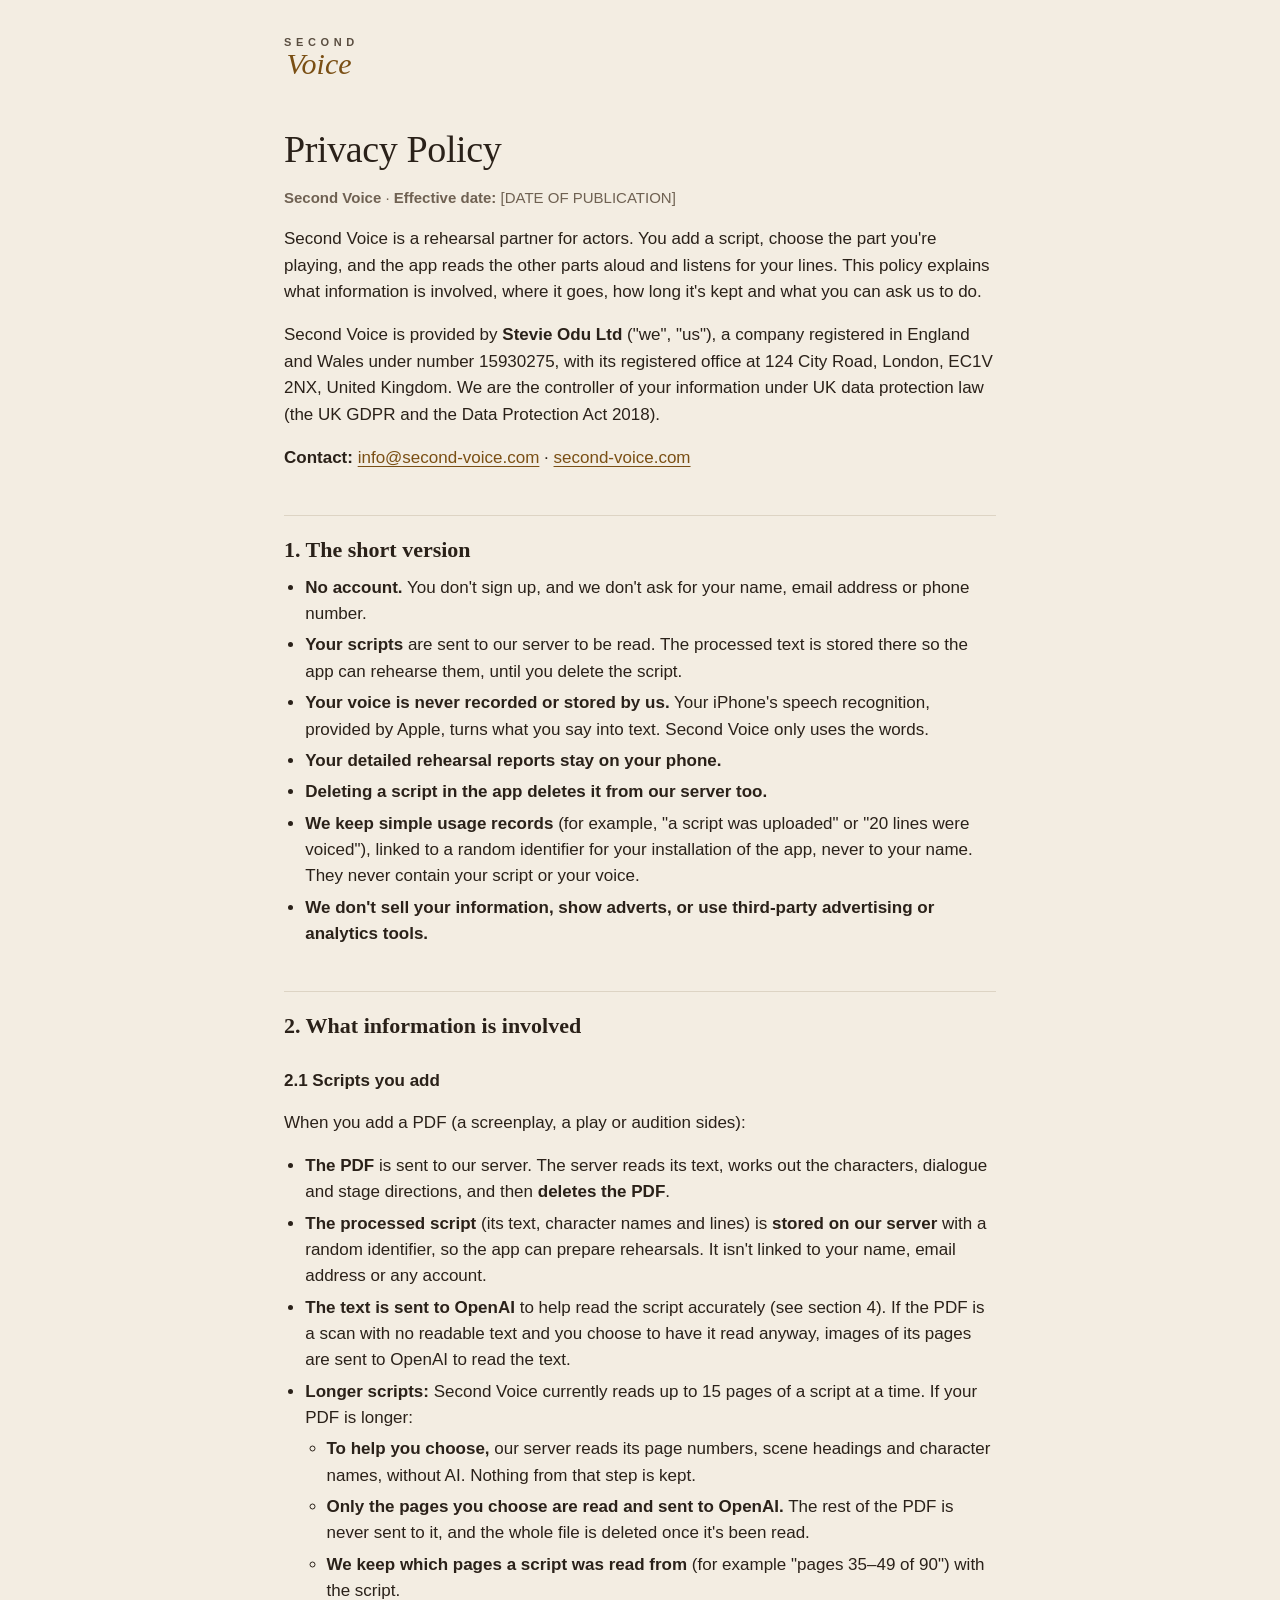
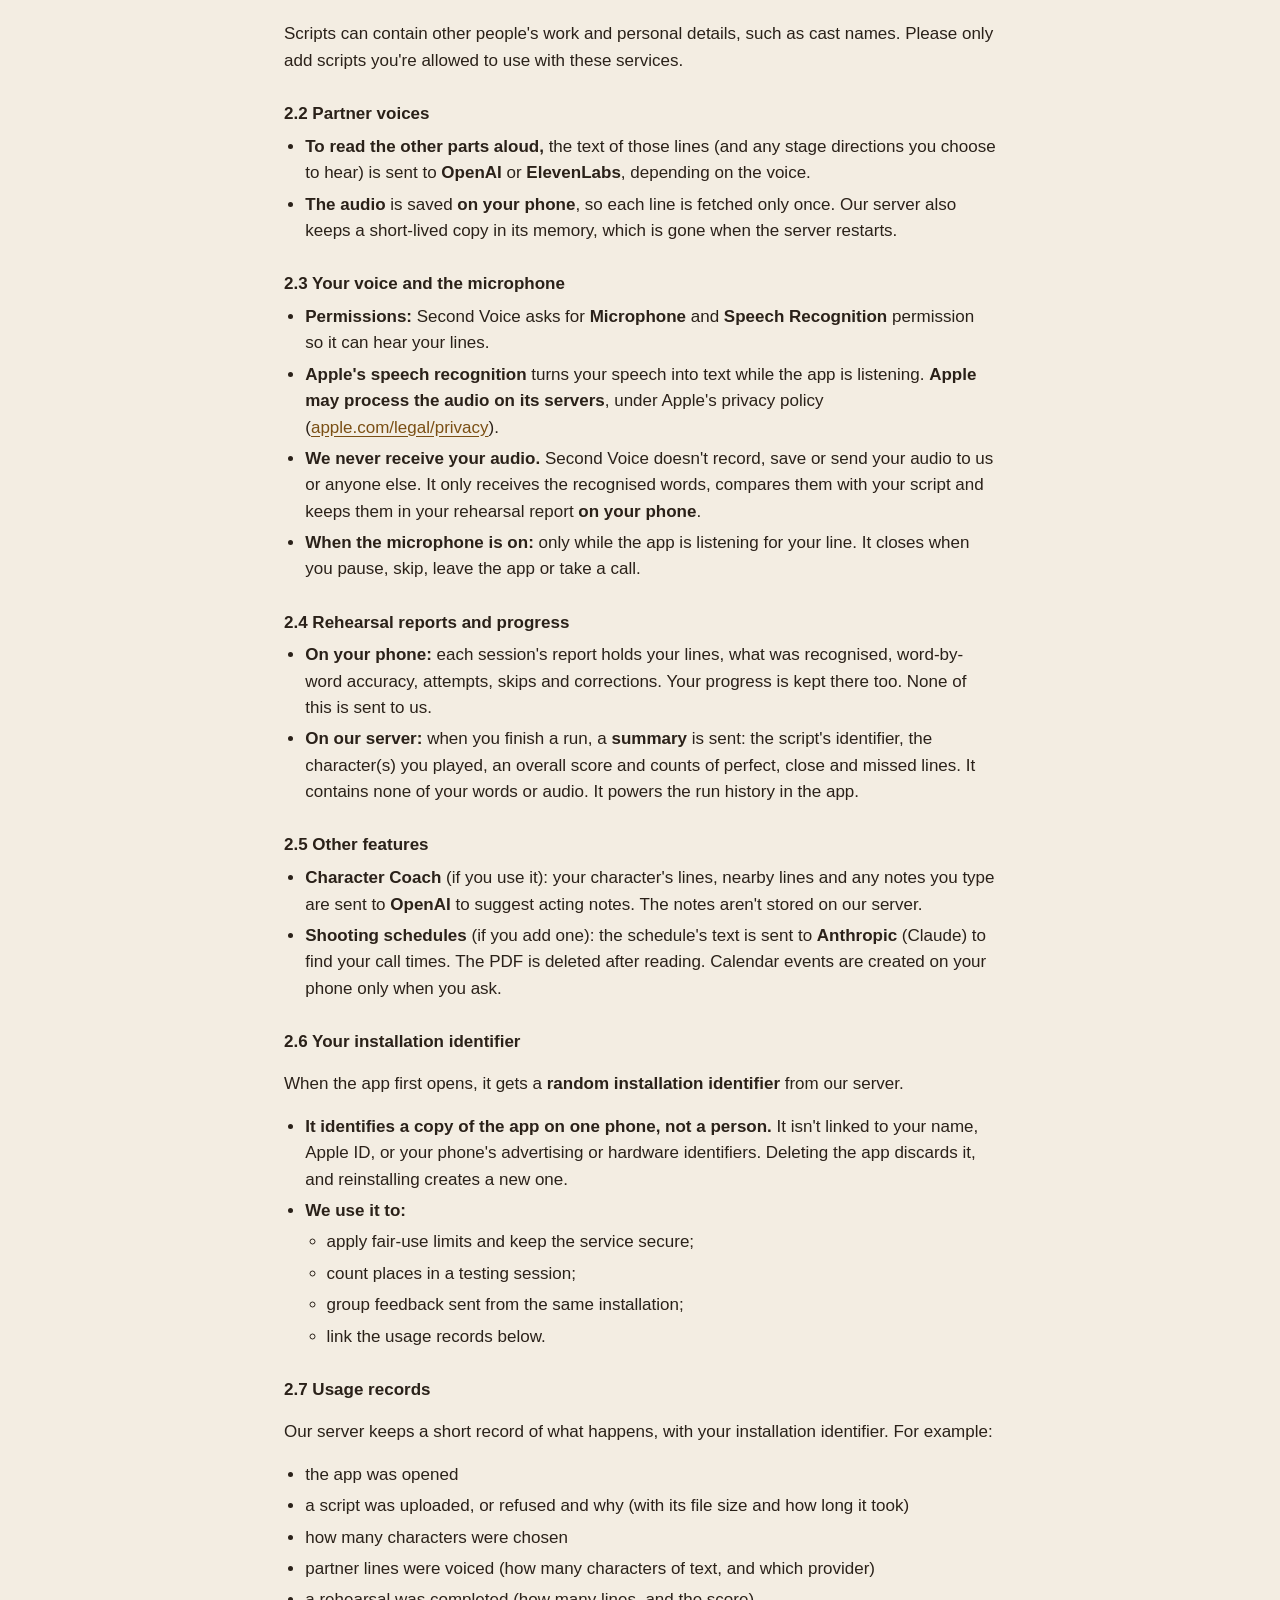
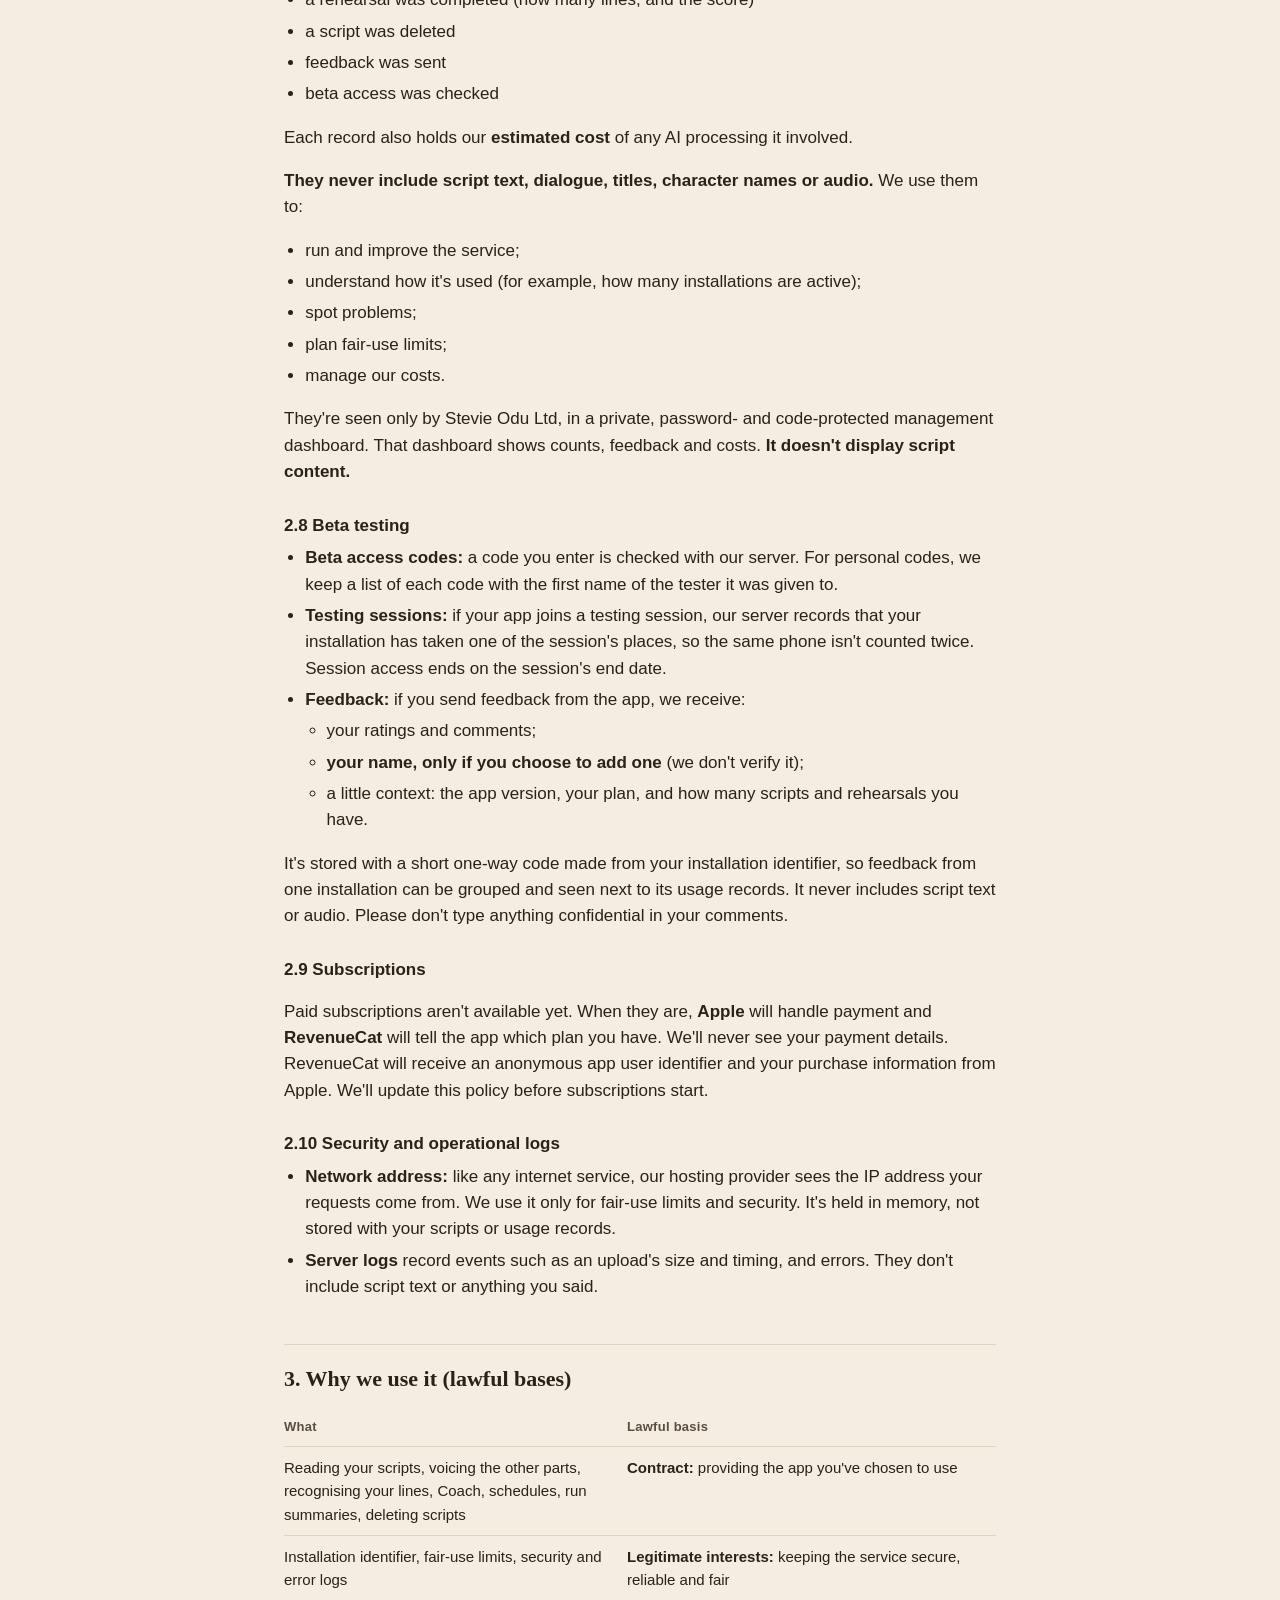
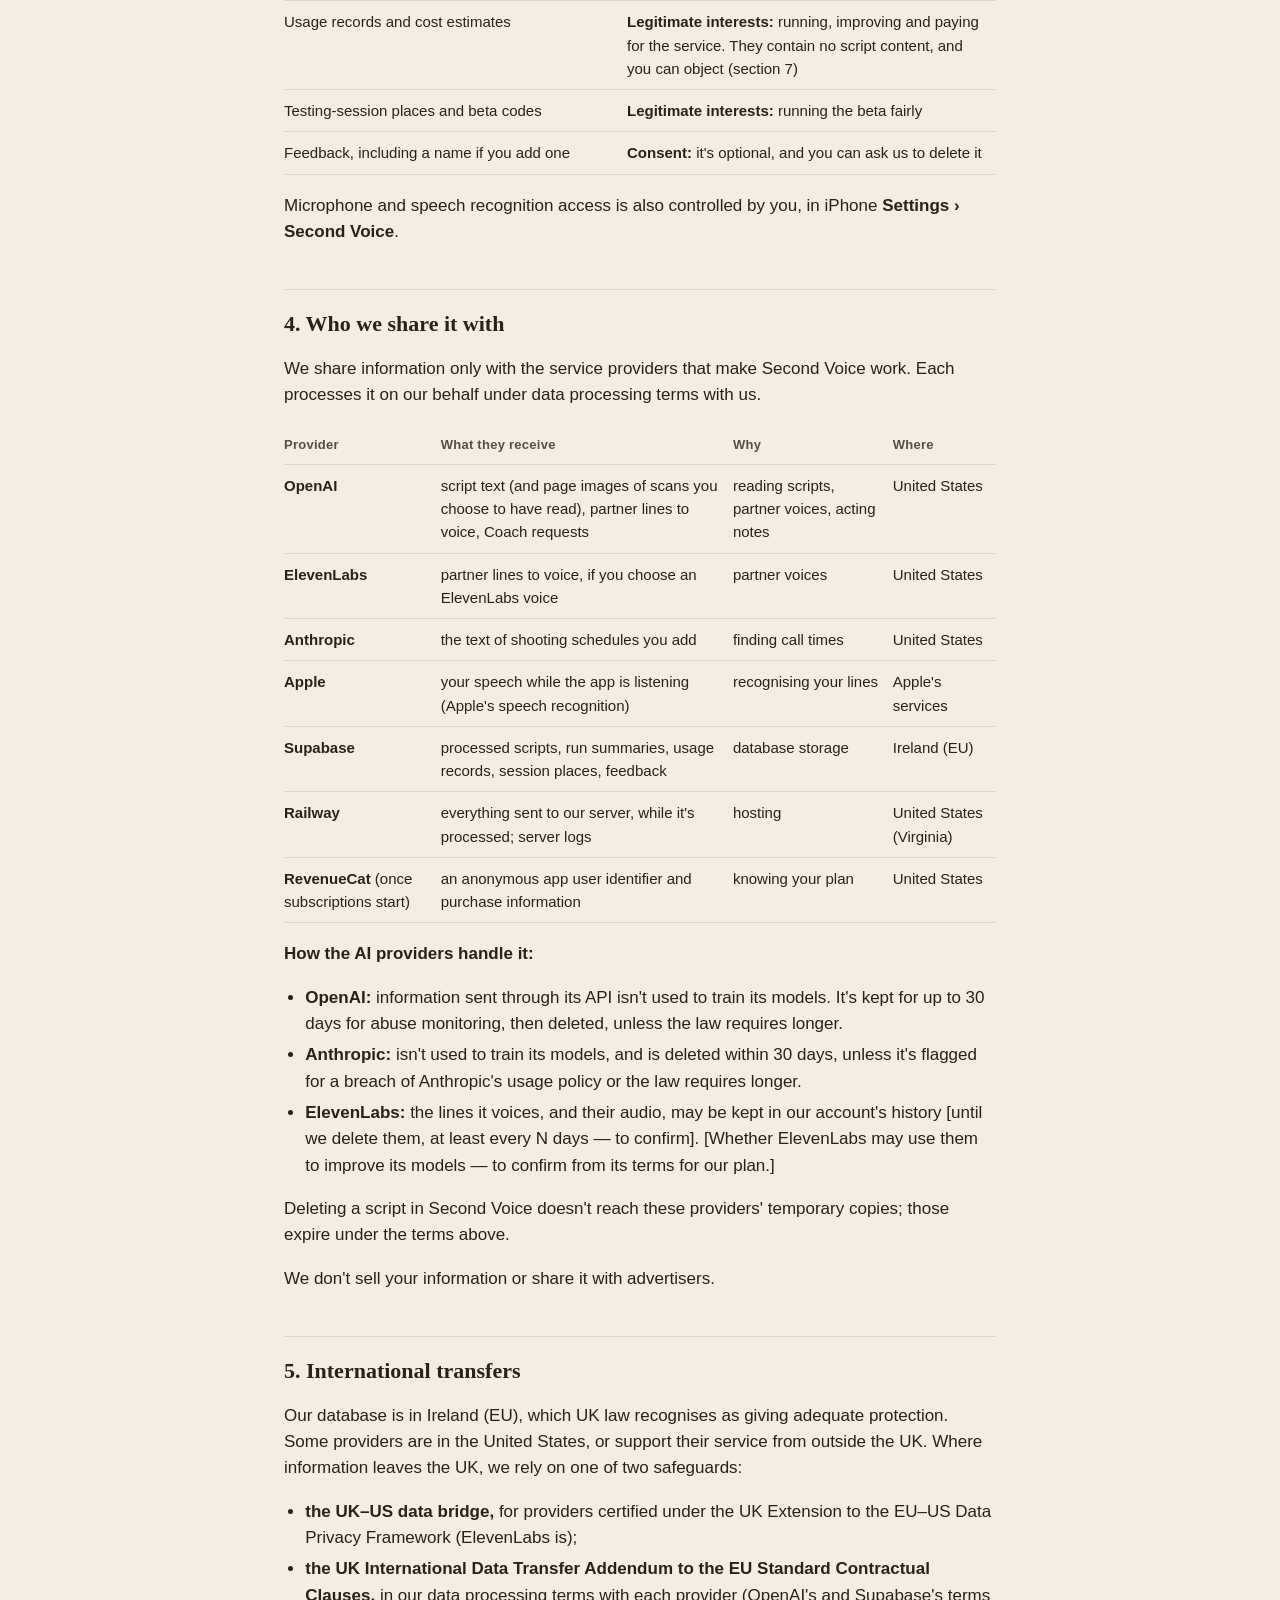
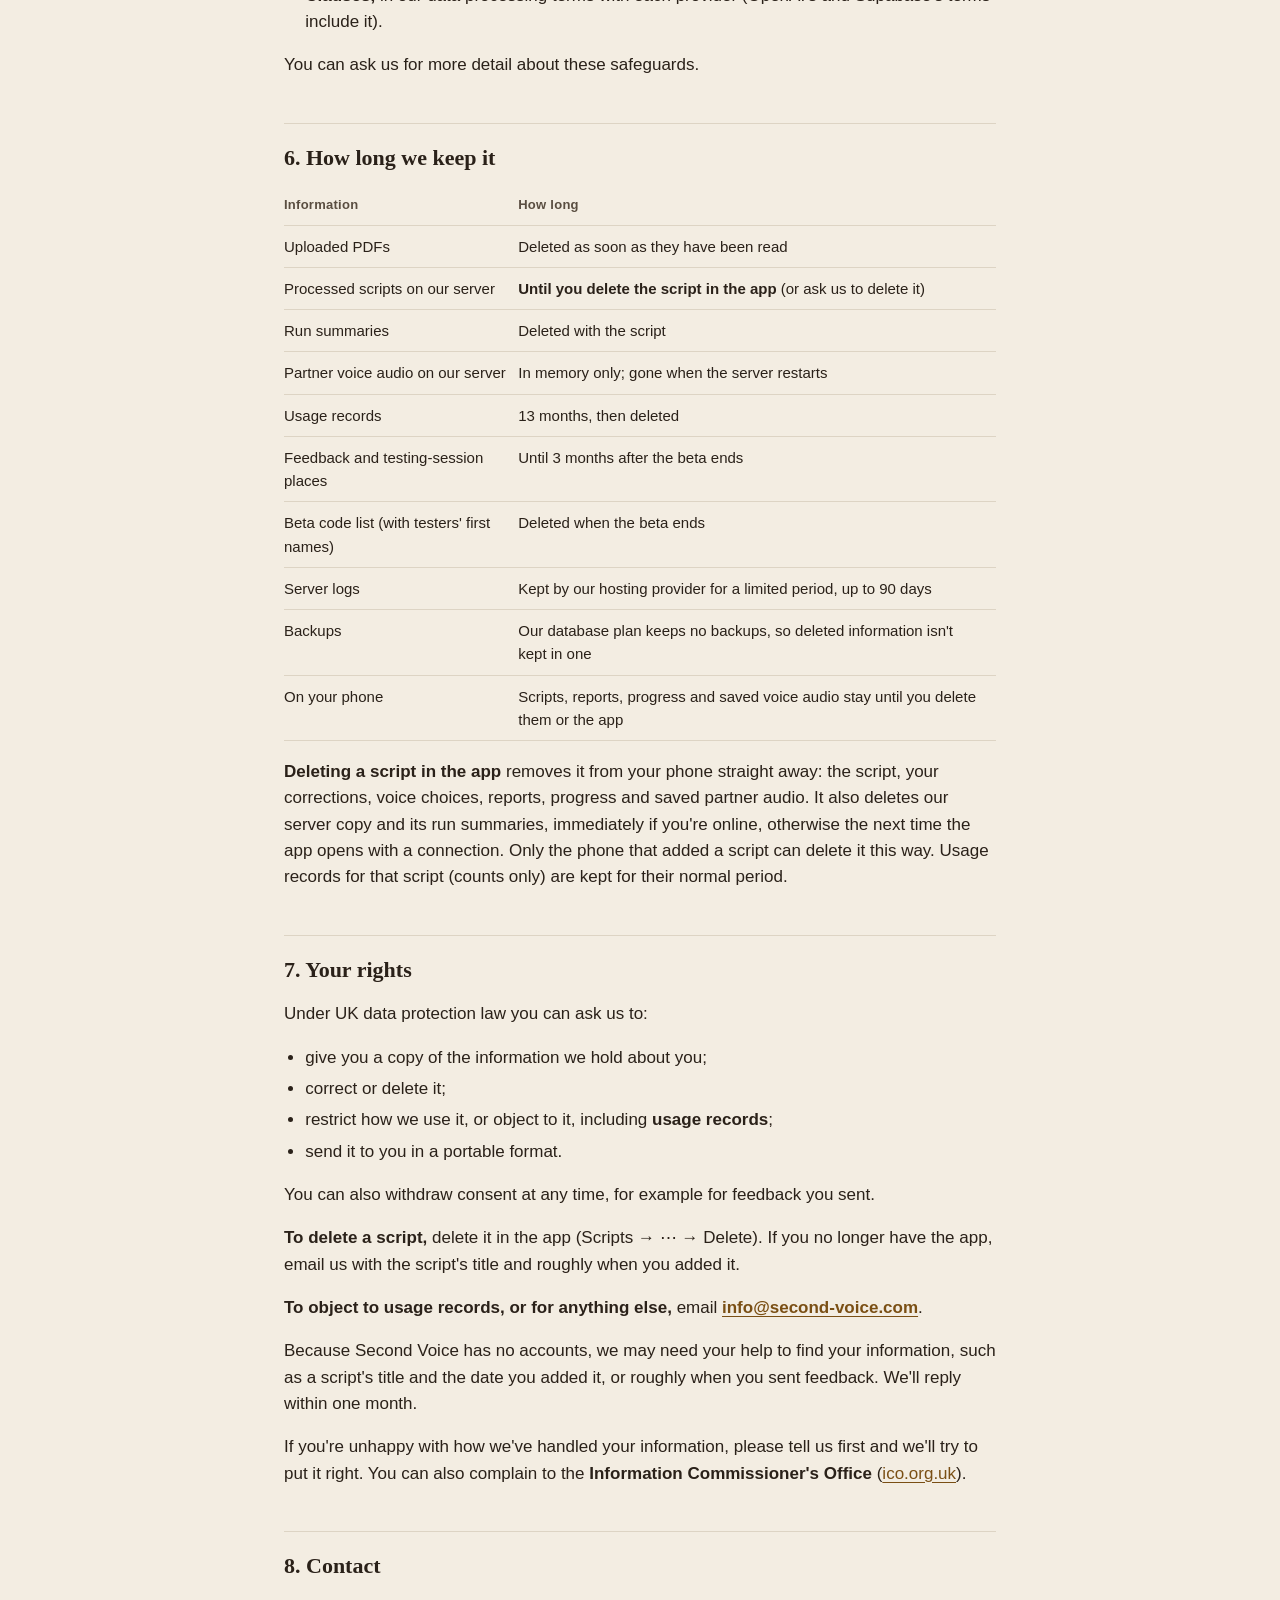
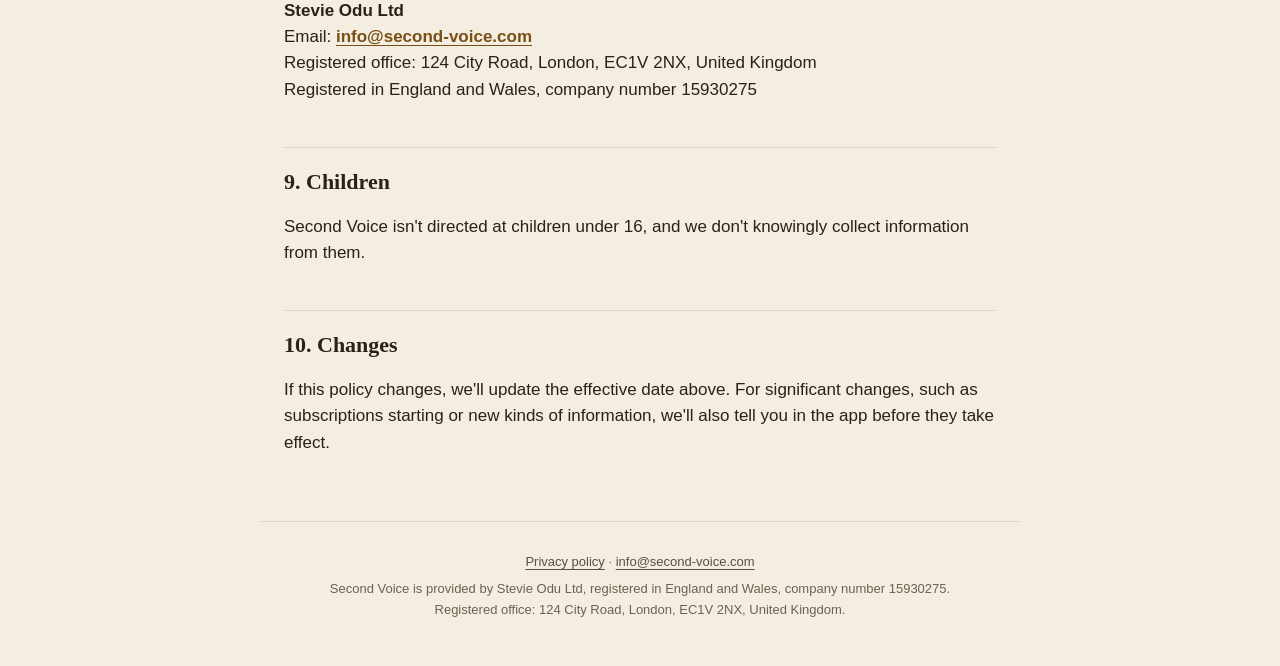
==== privacy/index.html @ c9496c65 "Second Voice website: home, privacy policy, 404 (draft, not published) Co-Authored-By: Claude Opus 5" ====
<!doctype html>
<html lang="en-GB">
<head>
<meta charset="utf-8">
<meta name="viewport" content="width=device-width, initial-scale=1">
<meta http-equiv="Content-Security-Policy" content="default-src 'none'; style-src 'self'; img-src 'self'; base-uri 'none'; form-action 'none'">
<meta name="referrer" content="no-referrer">
<title>Privacy policy · Second Voice</title>
<link rel="stylesheet" href="../styles.css">
</head>
<body>
<header class="bar"><a class="mark" href="../" aria-label="Second Voice home"><span class="mark-top">SECOND</span><span class="mark-bottom">Voice</span></a></header>
<main class="doc">
<h1>Privacy Policy</h1>
<p><strong>Second Voice</strong> · <strong>Effective date:</strong> [DATE OF PUBLICATION]</p>
<p>Second Voice is a rehearsal partner for actors. You add a script, choose the part you're playing, and the app reads the other parts aloud and listens for your lines. This policy explains what information is involved, where it goes, how long it's kept and what you can ask us to do.</p>
<p>Second Voice is provided by <strong>Stevie Odu Ltd</strong> ("we", "us"), a company registered in England and Wales under number 15930275, with its registered office at 124 City Road, London, EC1V 2NX, United Kingdom. We are the controller of your information under UK data protection law (the UK GDPR and the Data Protection Act 2018).</p>
<p><strong>Contact:</strong> <a href="mailto:info@second-voice.com">info@second-voice.com</a> · <a href="https://second-voice.com">second-voice.com</a></p>
<h2>1. The short version</h2>
<ul>
<li><strong>No account.</strong> You don't sign up, and we don't ask for your name, email address or phone number.
</li>
<li><strong>Your scripts</strong> are sent to our server to be read. The processed text is stored there so the app can rehearse them, until you delete the script.
</li>
<li><strong>Your voice is never recorded or stored by us.</strong> Your iPhone's speech recognition, provided by Apple, turns what you say into text. Second Voice only uses the words.
</li>
<li><strong>Your detailed rehearsal reports stay on your phone.</strong>
</li>
<li><strong>Deleting a script in the app deletes it from our server too.</strong>
</li>
<li><strong>We keep simple usage records</strong> (for example, "a script was uploaded" or "20 lines were voiced"), linked to a random identifier for your installation of the app, never to your name. They never contain your script or your voice.
</li>
<li><strong>We don't sell your information, show adverts, or use third-party advertising or analytics tools.</strong>
</li></ul>
<h2>2. What information is involved</h2>
<h3>2.1 Scripts you add</h3>
<p>When you add a PDF (a screenplay, a play or audition sides):</p>
<ul>
<li><strong>The PDF</strong> is sent to our server. The server reads its text, works out the characters, dialogue and stage directions, and then <strong>deletes the PDF</strong>.
</li>
<li><strong>The processed script</strong> (its text, character names and lines) is <strong>stored on our server</strong> with a random identifier, so the app can prepare rehearsals. It isn't linked to your name, email address or any account.
</li>
<li><strong>The text is sent to OpenAI</strong> to help read the script accurately (see section 4). If the PDF is a scan with no readable text and you choose to have it read anyway, images of its pages are sent to OpenAI to read the text.
</li>
<li><strong>Longer scripts:</strong> Second Voice currently reads up to 15 pages of a script at a time. If your PDF is longer:
<ul>
<li><strong>To help you choose,</strong> our server reads its page numbers, scene headings and character names, without AI. Nothing from that step is kept.
</li>
<li><strong>Only the pages you choose are read and sent to OpenAI.</strong> The rest of the PDF is never sent to it, and the whole file is deleted once it's been read.
</li>
<li><strong>We keep which pages a script was read from</strong> (for example "pages 35–49 of 90") with the script.
</li></ul></li></ul>
<p>Scripts can contain other people's work and personal details, such as cast names. Please only add scripts you're allowed to use with these services.</p>
<h3>2.2 Partner voices</h3>
<ul>
<li><strong>To read the other parts aloud,</strong> the text of those lines (and any stage directions you choose to hear) is sent to <strong>OpenAI</strong> or <strong>ElevenLabs</strong>, depending on the voice.
</li>
<li><strong>The audio</strong> is saved <strong>on your phone</strong>, so each line is fetched only once. Our server also keeps a short-lived copy in its memory, which is gone when the server restarts.
</li></ul>
<h3>2.3 Your voice and the microphone</h3>
<ul>
<li><strong>Permissions:</strong> Second Voice asks for <strong>Microphone</strong> and <strong>Speech Recognition</strong> permission so it can hear your lines.
</li>
<li><strong>Apple's speech recognition</strong> turns your speech into text while the app is listening. <strong>Apple may process the audio on its servers</strong>, under Apple's privacy policy (<a href="https://www.apple.com/legal/privacy/">apple.com/legal/privacy</a>).
</li>
<li><strong>We never receive your audio.</strong> Second Voice doesn't record, save or send your audio to us or anyone else. It only receives the recognised words, compares them with your script and keeps them in your rehearsal report <strong>on your phone</strong>.
</li>
<li><strong>When the microphone is on:</strong> only while the app is listening for your line. It closes when you pause, skip, leave the app or take a call.
</li></ul>
<h3>2.4 Rehearsal reports and progress</h3>
<ul>
<li><strong>On your phone:</strong> each session's report holds your lines, what was recognised, word-by-word accuracy, attempts, skips and corrections. Your progress is kept there too. None of this is sent to us.
</li>
<li><strong>On our server:</strong> when you finish a run, a <strong>summary</strong> is sent: the script's identifier, the character(s) you played, an overall score and counts of perfect, close and missed lines. It contains none of your words or audio. It powers the run history in the app.
</li></ul>
<h3>2.5 Other features</h3>
<ul>
<li><strong>Character Coach</strong> (if you use it): your character's lines, nearby lines and any notes you type are sent to <strong>OpenAI</strong> to suggest acting notes. The notes aren't stored on our server.
</li>
<li><strong>Shooting schedules</strong> (if you add one): the schedule's text is sent to <strong>Anthropic</strong> (Claude) to find your call times. The PDF is deleted after reading. Calendar events are created on your phone only when you ask.
</li></ul>
<h3>2.6 Your installation identifier</h3>
<p>When the app first opens, it gets a <strong>random installation identifier</strong> from our server.</p>
<ul>
<li><strong>It identifies a copy of the app on one phone, not a person.</strong> It isn't linked to your name, Apple ID, or your phone's advertising or hardware identifiers. Deleting the app discards it, and reinstalling creates a new one.
</li>
<li><strong>We use it to:</strong>
<ul>
<li>apply fair-use limits and keep the service secure;
</li>
<li>count places in a testing session;
</li>
<li>group feedback sent from the same installation;
</li>
<li>link the usage records below.
</li></ul></li></ul>
<h3>2.7 Usage records</h3>
<p>Our server keeps a short record of what happens, with your installation identifier. For example:</p>
<ul>
<li>the app was opened
</li>
<li>a script was uploaded, or refused and why (with its file size and how long it took)
</li>
<li>how many characters were chosen
</li>
<li>partner lines were voiced (how many characters of text, and which provider)
</li>
<li>a rehearsal was completed (how many lines, and the score)
</li>
<li>a script was deleted
</li>
<li>feedback was sent
</li>
<li>beta access was checked
</li></ul>
<p>Each record also holds our <strong>estimated cost</strong> of any AI processing it involved.</p>
<p><strong>They never include script text, dialogue, titles, character names or audio.</strong> We use them to:</p>
<ul>
<li>run and improve the service;
</li>
<li>understand how it's used (for example, how many installations are active);
</li>
<li>spot problems;
</li>
<li>plan fair-use limits;
</li>
<li>manage our costs.
</li></ul>
<p>They're seen only by Stevie Odu Ltd, in a private, password- and code-protected management dashboard. That dashboard shows counts, feedback and costs. <strong>It doesn't display script content.</strong></p>
<h3>2.8 Beta testing</h3>
<ul>
<li><strong>Beta access codes:</strong> a code you enter is checked with our server. For personal codes, we keep a list of each code with the first name of the tester it was given to.
</li>
<li><strong>Testing sessions:</strong> if your app joins a testing session, our server records that your installation has taken one of the session's places, so the same phone isn't counted twice. Session access ends on the session's end date.
</li>
<li><strong>Feedback:</strong> if you send feedback from the app, we receive:
<ul>
<li>your ratings and comments;
</li>
<li><strong>your name, only if you choose to add one</strong> (we don't verify it);
</li>
<li>a little context: the app version, your plan, and how many scripts and rehearsals you have.
</li></ul></li></ul>
<p>It's stored with a short one-way code made from your installation identifier, so feedback from one installation can be grouped and seen next to its usage records. It never includes script text or audio. Please don't type anything confidential in your comments.</p>
<h3>2.9 Subscriptions</h3>
<p>Paid subscriptions aren't available yet. When they are, <strong>Apple</strong> will handle payment and <strong>RevenueCat</strong> will tell the app which plan you have. We'll never see your payment details. RevenueCat will receive an anonymous app user identifier and your purchase information from Apple. We'll update this policy before subscriptions start.</p>
<h3>2.10 Security and operational logs</h3>
<ul>
<li><strong>Network address:</strong> like any internet service, our hosting provider sees the IP address your requests come from. We use it only for fair-use limits and security. It's held in memory, not stored with your scripts or usage records.
</li>
<li><strong>Server logs</strong> record events such as an upload's size and timing, and errors. They don't include script text or anything you said.
</li></ul>
<h2>3. Why we use it (lawful bases)</h2>
<div class="table"><table><thead><tr><th>What</th><th>Lawful basis</th></tr></thead><tbody><tr><td>Reading your scripts, voicing the other parts, recognising your lines, Coach, schedules, run summaries, deleting scripts</td><td><strong>Contract:</strong> providing the app you've chosen to use</td></tr><tr><td>Installation identifier, fair-use limits, security and error logs</td><td><strong>Legitimate interests:</strong> keeping the service secure, reliable and fair</td></tr><tr><td>Usage records and cost estimates</td><td><strong>Legitimate interests:</strong> running, improving and paying for the service. They contain no script content, and you can object (section 7)</td></tr><tr><td>Testing-session places and beta codes</td><td><strong>Legitimate interests:</strong> running the beta fairly</td></tr><tr><td>Feedback, including a name if you add one</td><td><strong>Consent:</strong> it's optional, and you can ask us to delete it</td></tr></tbody></table></div>
<p>Microphone and speech recognition access is also controlled by you, in iPhone <strong>Settings › Second Voice</strong>.</p>
<h2>4. Who we share it with</h2>
<p>We share information only with the service providers that make Second Voice work. Each processes it on our behalf under data processing terms with us.</p>
<div class="table"><table><thead><tr><th>Provider</th><th>What they receive</th><th>Why</th><th>Where</th></tr></thead><tbody><tr><td><strong>OpenAI</strong></td><td>script text (and page images of scans you choose to have read), partner lines to voice, Coach requests</td><td>reading scripts, partner voices, acting notes</td><td>United States</td></tr><tr><td><strong>ElevenLabs</strong></td><td>partner lines to voice, if you choose an ElevenLabs voice</td><td>partner voices</td><td>United States</td></tr><tr><td><strong>Anthropic</strong></td><td>the text of shooting schedules you add</td><td>finding call times</td><td>United States</td></tr><tr><td><strong>Apple</strong></td><td>your speech while the app is listening (Apple's speech recognition)</td><td>recognising your lines</td><td>Apple's services</td></tr><tr><td><strong>Supabase</strong></td><td>processed scripts, run summaries, usage records, session places, feedback</td><td>database storage</td><td>Ireland (EU)</td></tr><tr><td><strong>Railway</strong></td><td>everything sent to our server, while it's processed; server logs</td><td>hosting</td><td>United States (Virginia)</td></tr><tr><td><strong>RevenueCat</strong> (once subscriptions start)</td><td>an anonymous app user identifier and purchase information</td><td>knowing your plan</td><td>United States</td></tr></tbody></table></div>
<p><strong>How the AI providers handle it:</strong></p>
<ul>
<li><strong>OpenAI:</strong> information sent through its API isn't used to train its models. It's kept for up to 30 days for abuse monitoring, then deleted, unless the law requires longer.
</li>
<li><strong>Anthropic:</strong> isn't used to train its models, and is deleted within 30 days, unless it's flagged for a breach of Anthropic's usage policy or the law requires longer.
</li>
<li><strong>ElevenLabs:</strong> the lines it voices, and their audio, may be kept in our account's history [until we delete them, at least every N days — to confirm]. [Whether ElevenLabs may use them to improve its models — to confirm from its terms for our plan.]
</li></ul>
<p>Deleting a script in Second Voice doesn't reach these providers' temporary copies; those expire under the terms above.</p>
<p>We don't sell your information or share it with advertisers.</p>
<h2>5. International transfers</h2>
<p>Our database is in Ireland (EU), which UK law recognises as giving adequate protection. Some providers are in the United States, or support their service from outside the UK. Where information leaves the UK, we rely on one of two safeguards:</p>
<ul>
<li><strong>the UK–US data bridge,</strong> for providers certified under the UK Extension to the EU–US Data Privacy Framework (ElevenLabs is);
</li>
<li><strong>the UK International Data Transfer Addendum to the EU Standard Contractual Clauses,</strong> in our data processing terms with each provider (OpenAI's and Supabase's terms include it).
</li></ul>
<p>You can ask us for more detail about these safeguards.</p>
<h2>6. How long we keep it</h2>
<div class="table"><table><thead><tr><th>Information</th><th>How long</th></tr></thead><tbody><tr><td>Uploaded PDFs</td><td>Deleted as soon as they have been read</td></tr><tr><td>Processed scripts on our server</td><td><strong>Until you delete the script in the app</strong> (or ask us to delete it)</td></tr><tr><td>Run summaries</td><td>Deleted with the script</td></tr><tr><td>Partner voice audio on our server</td><td>In memory only; gone when the server restarts</td></tr><tr><td>Usage records</td><td>13 months, then deleted</td></tr><tr><td>Feedback and testing-session places</td><td>Until 3 months after the beta ends</td></tr><tr><td>Beta code list (with testers' first names)</td><td>Deleted when the beta ends</td></tr><tr><td>Server logs</td><td>Kept by our hosting provider for a limited period, up to 90 days</td></tr><tr><td>Backups</td><td>Our database plan keeps no backups, so deleted information isn't kept in one</td></tr><tr><td>On your phone</td><td>Scripts, reports, progress and saved voice audio stay until you delete them or the app</td></tr></tbody></table></div>
<p><strong>Deleting a script in the app</strong> removes it from your phone straight away: the script, your corrections, voice choices, reports, progress and saved partner audio. It also deletes our server copy and its run summaries, immediately if you're online, otherwise the next time the app opens with a connection. Only the phone that added a script can delete it this way. Usage records for that script (counts only) are kept for their normal period.</p>
<h2>7. Your rights</h2>
<p>Under UK data protection law you can ask us to:</p>
<ul>
<li>give you a copy of the information we hold about you;
</li>
<li>correct or delete it;
</li>
<li>restrict how we use it, or object to it, including <strong>usage records</strong>;
</li>
<li>send it to you in a portable format.
</li></ul>
<p>You can also withdraw consent at any time, for example for feedback you sent.</p>
<p><strong>To delete a script,</strong> delete it in the app (Scripts → ⋯ → Delete). If you no longer have the app, email us with the script's title and roughly when you added it.</p>
<p><strong>To object to usage records, or for anything else,</strong> email <strong><a href="mailto:info@second-voice.com">info@second-voice.com</a></strong>.</p>
<p>Because Second Voice has no accounts, we may need your help to find your information, such as a script's title and the date you added it, or roughly when you sent feedback. We'll reply within one month.</p>
<p>If you're unhappy with how we've handled your information, please tell us first and we'll try to put it right. You can also complain to the <strong>Information Commissioner's Office</strong> (<a href="https://ico.org.uk">ico.org.uk</a>).</p>
<h2>8. Contact</h2>
<p><strong>Stevie Odu Ltd</strong><br>
Email: <strong><a href="mailto:info@second-voice.com">info@second-voice.com</a></strong><br>
Registered office: 124 City Road, London, EC1V 2NX, United Kingdom<br>
Registered in England and Wales, company number 15930275</p>
<h2>9. Children</h2>
<p>Second Voice isn't directed at children under 16, and we don't knowingly collect information from them.</p>
<h2>10. Changes</h2>
<p>If this policy changes, we'll update the effective date above. For significant changes, such as subscriptions starting or new kinds of information, we'll also tell you in the app before they take effect.</p>
</main>
<footer class="foot">
<p><a href="../privacy/">Privacy policy</a> · <a href="mailto:info@second-voice.com">info@second-voice.com</a></p>
<p>Second Voice is provided by Stevie Odu Ltd, registered in England and Wales, company number 15930275.<br>Registered office: 124 City Road, London, EC1V 2NX, United Kingdom.</p>
</footer>
</body>
</html>
---- styles.css ----
/* Second Voice website: the app's colours, light and dark, no external resources. */
:root {
  --bg: #F3EDE2; --surface: #FDFAF5; --text: #2A2119; --text-2: #5A4E41; --muted: #6F6152;
  --line: #DDD4C4; --accent: #7A4F14;
  --display: "Bodoni 72", "Bodoni Moda", Didot, "Bodoni MT", Georgia, serif;
  --serif: ui-serif, "New York", Georgia, "Times New Roman", serif;
  --sans: -apple-system, BlinkMacSystemFont, "SF Pro Text", "Helvetica Neue", Arial, sans-serif;
  color-scheme: light dark;
}
@media (prefers-color-scheme: dark) {
  :root { --bg: #110E0B; --surface: #1B1713; --text: #EFE6D4; --text-2: #C2B49C; --muted: #A5967F;
          --line: #302C24; --accent: #DDAE62; }
}
* { box-sizing: border-box; }
html { -webkit-text-size-adjust: 100%; }
body { margin: 0; background: var(--bg); color: var(--text); font: 17px/1.55 var(--sans); }
a { color: var(--accent); text-underline-offset: 3px; }
a:focus-visible { outline: 2px solid var(--accent); outline-offset: 3px; border-radius: 2px; }

/* Wordmark: SECOND in tracked capitals above Voice in Bodoni italic (as in the app). */
.mark { display: inline-flex; flex-direction: column; align-items: center; text-decoration: none; color: var(--text); line-height: 1; }
.mark-top { font: 600 11px/1 var(--sans); letter-spacing: .42em; margin-right: -.42em; color: var(--text-2); }
.mark-bottom { font: italic 400 30px/1.05 var(--display); color: var(--accent); }

.bar { max-width: 760px; margin: 0 auto; padding: 28px 24px 8px; }

/* Home */
.home { min-height: 100vh; display: flex; flex-direction: column; }
.hero { flex: 1; display: flex; flex-direction: column; justify-content: center; align-items: center; text-align: center;
        padding: 72px 24px 48px; max-width: 640px; margin: 0 auto; }
.hero .mark-top { font-size: 14px; }
.hero .mark-bottom { font-size: clamp(64px, 16vw, 104px); }
.lede { font: 400 clamp(22px, 4.6vw, 28px)/1.3 var(--serif); margin: 36px 0 12px; }
.sub { color: var(--text-2); margin: 0 0 28px; max-width: 34em; }
.status { display: inline-block; font-size: 14px; color: var(--muted); border-top: 1px solid var(--line); border-bottom: 1px solid var(--line);
          padding: 10px 2px; letter-spacing: .02em; }

/* Documents */
.doc { max-width: 760px; margin: 0 auto; padding: 8px 24px 48px; }
.doc h1 { font: 500 clamp(30px, 6vw, 38px)/1.15 var(--serif); margin: 32px 0 6px; letter-spacing: -.01em; }
.doc h1 + p { color: var(--muted); font-size: 15px; }
.doc h2 { font: 600 22px/1.3 var(--serif); margin: 44px 0 10px; padding-top: 20px; border-top: 1px solid var(--line); }
.doc h3 { font: 600 17px/1.4 var(--sans); margin: 28px 0 6px; }
.doc p, .doc li { color: var(--text); }
.doc ul { padding-left: 1.25em; margin: 8px 0 14px; }
.doc li { margin: 5px 0; }
.doc li > ul { margin: 4px 0; }
.doc code { font: 14px ui-monospace, Menlo, monospace; background: var(--surface); padding: 1px 4px; border-radius: 3px; }
.table { overflow-x: auto; margin: 14px 0 18px; -webkit-overflow-scrolling: touch; }
table { border-collapse: collapse; width: 100%; font-size: 15px; min-width: 520px; }
th, td { text-align: left; vertical-align: top; padding: 9px 12px 9px 0; border-bottom: 1px solid var(--line); }
th { font-weight: 600; color: var(--text-2); font-size: 13px; letter-spacing: .02em; }

.foot { max-width: 760px; margin: 0 auto; padding: 24px 24px 40px; border-top: 1px solid var(--line);
        font-size: 13px; line-height: 1.6; color: var(--muted); text-align: center; }
.foot p { margin: 6px 0; }
.foot a { color: var(--text-2); }
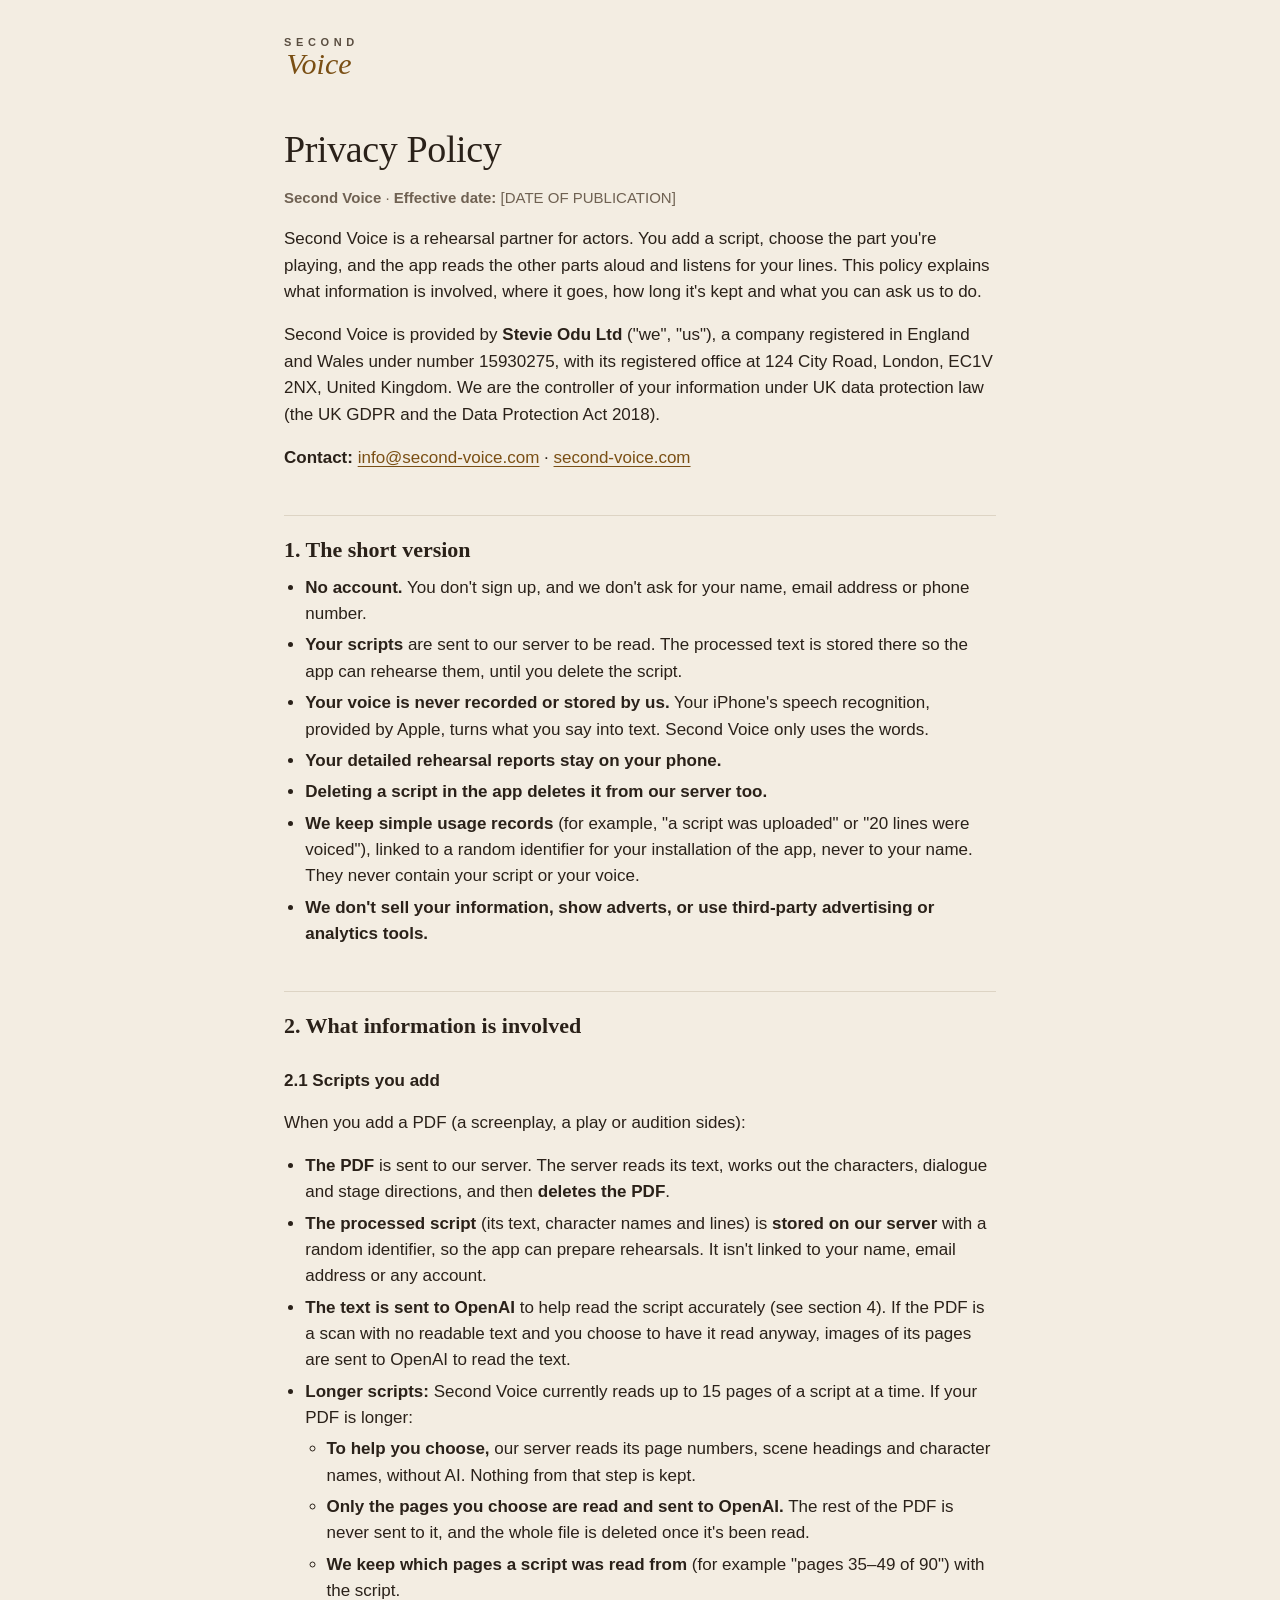
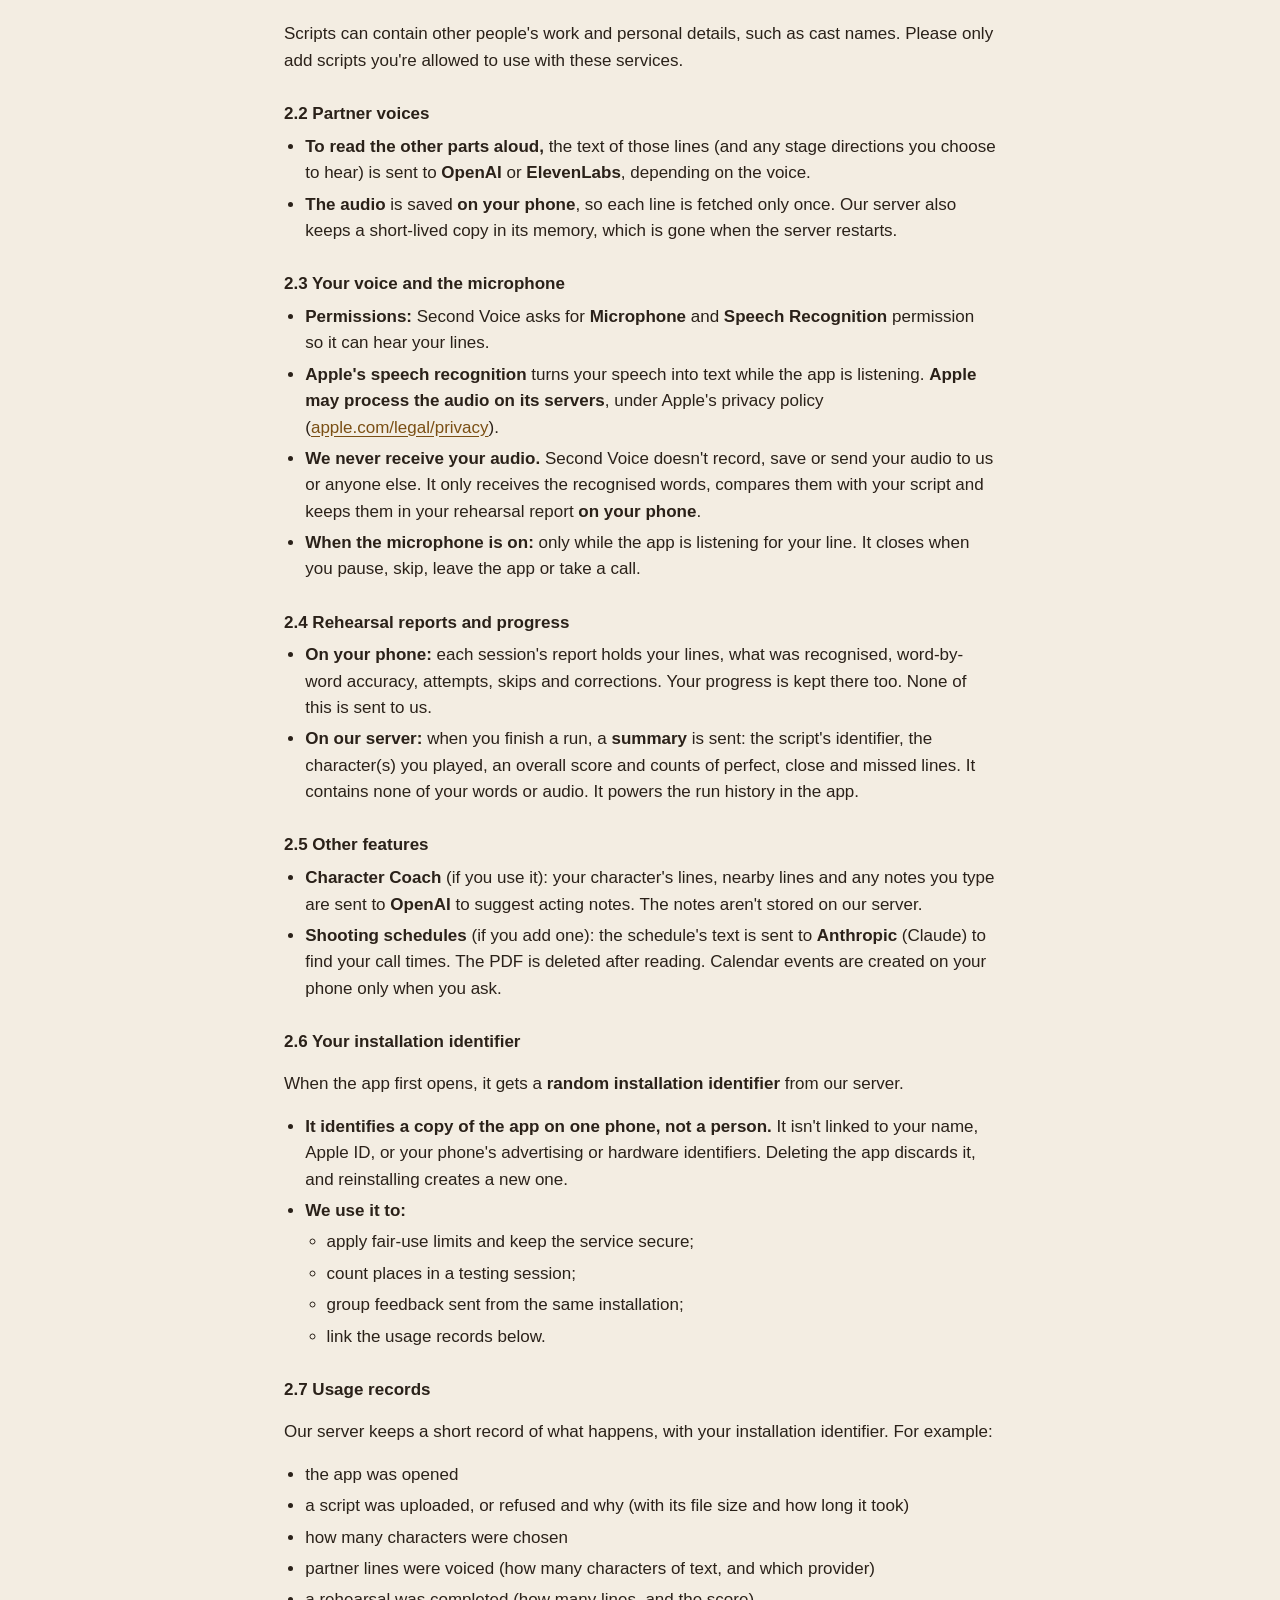
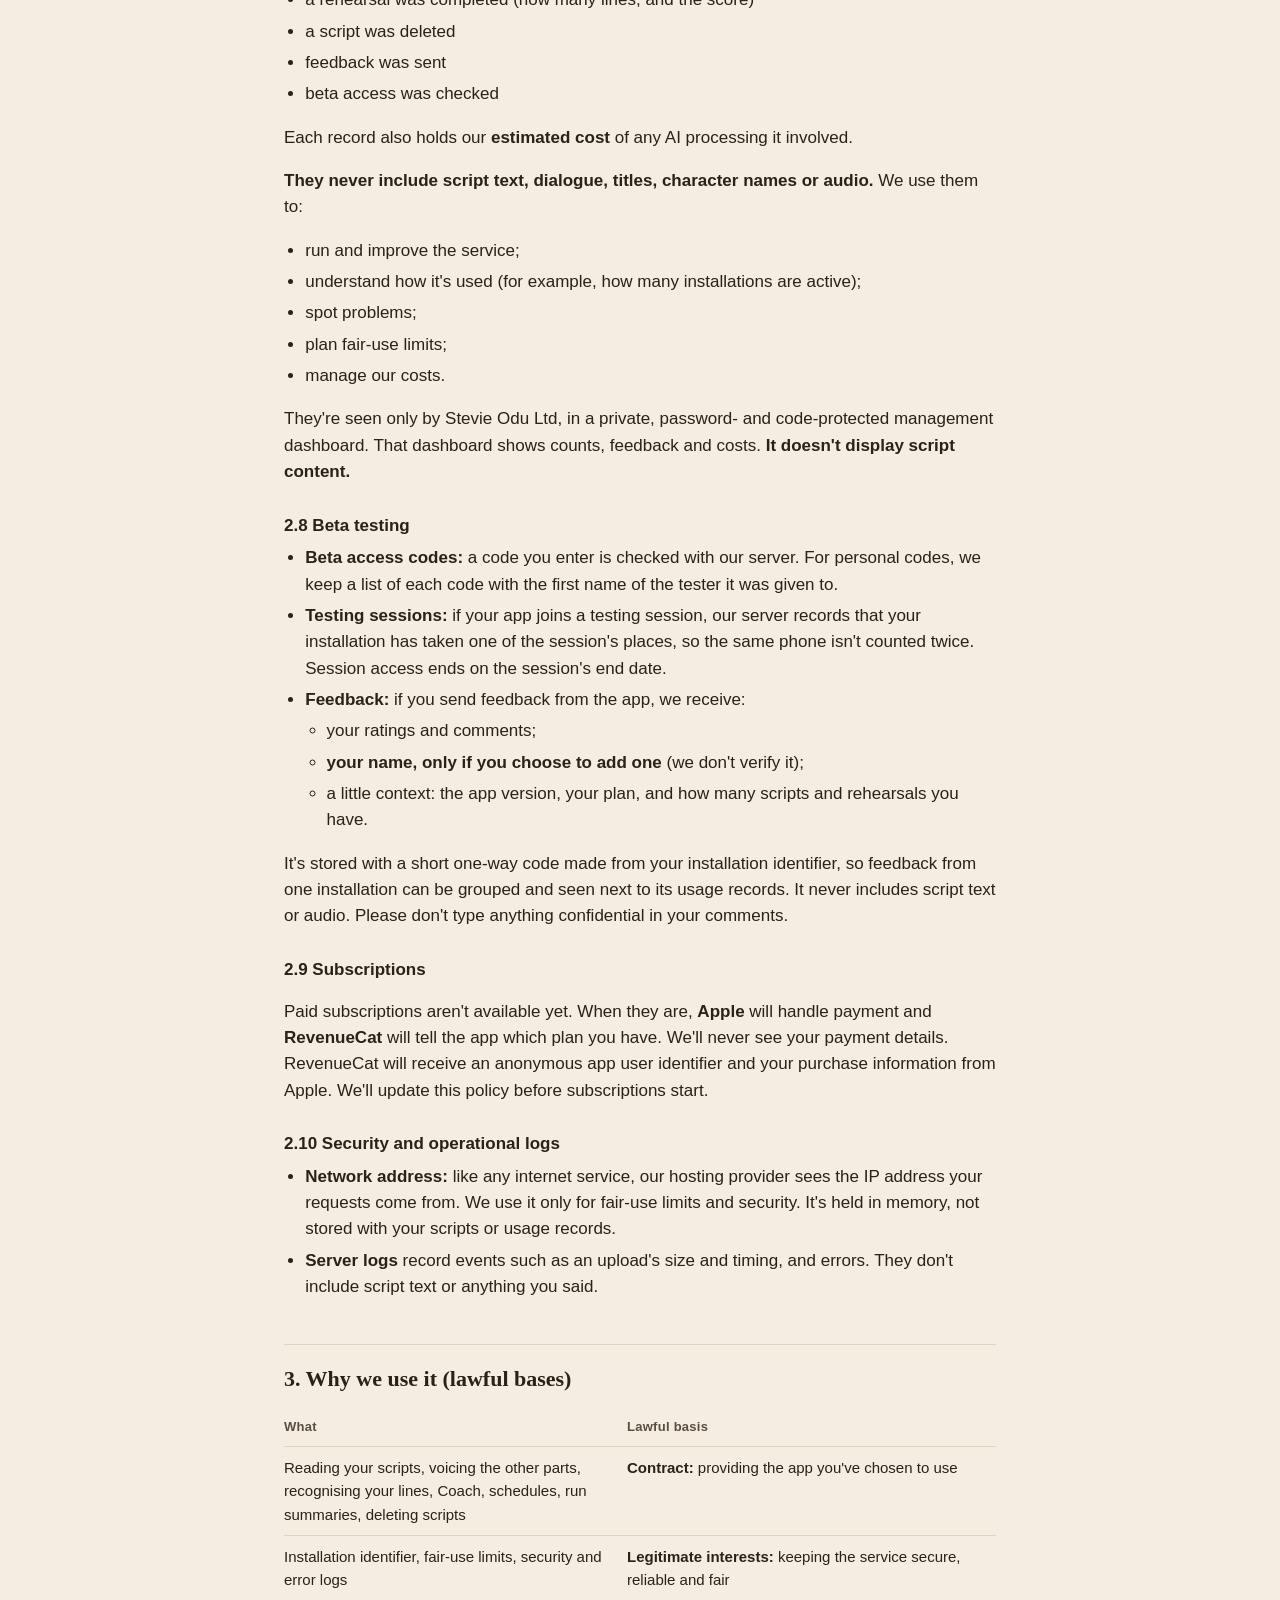
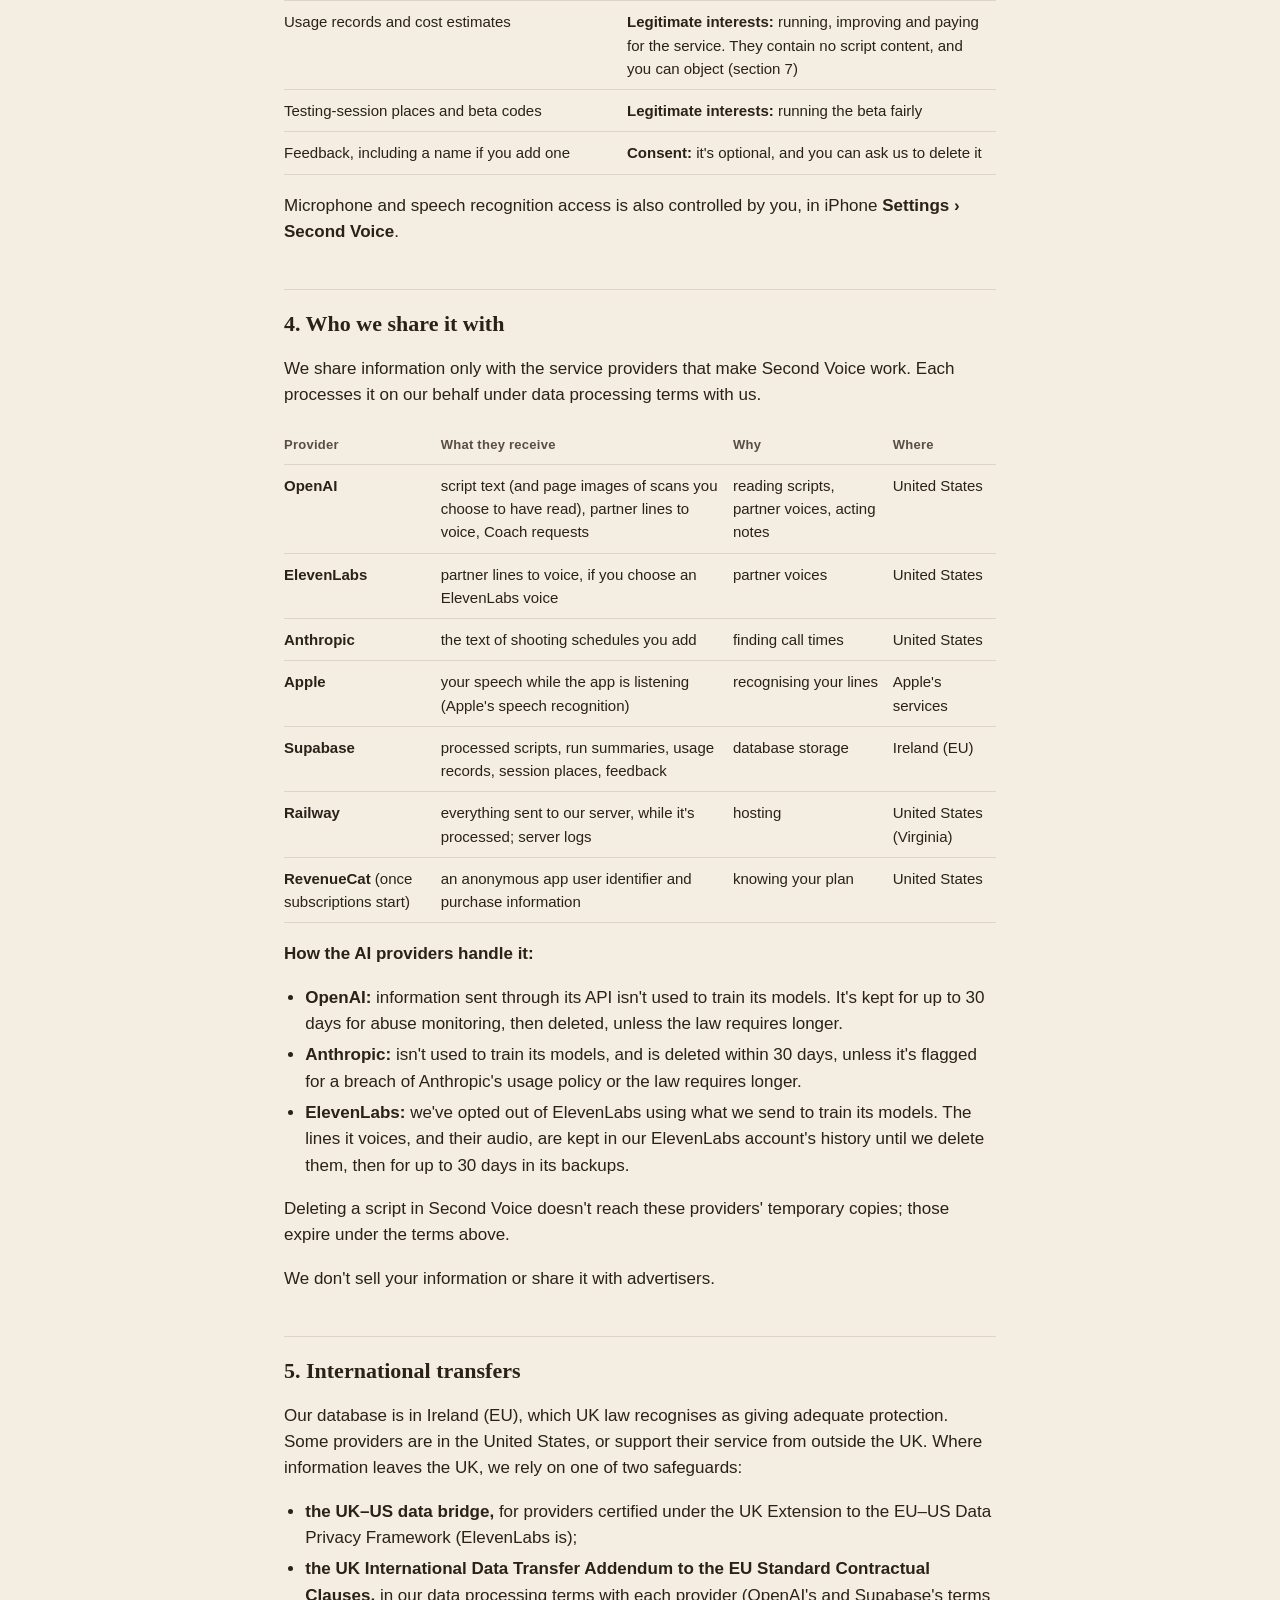
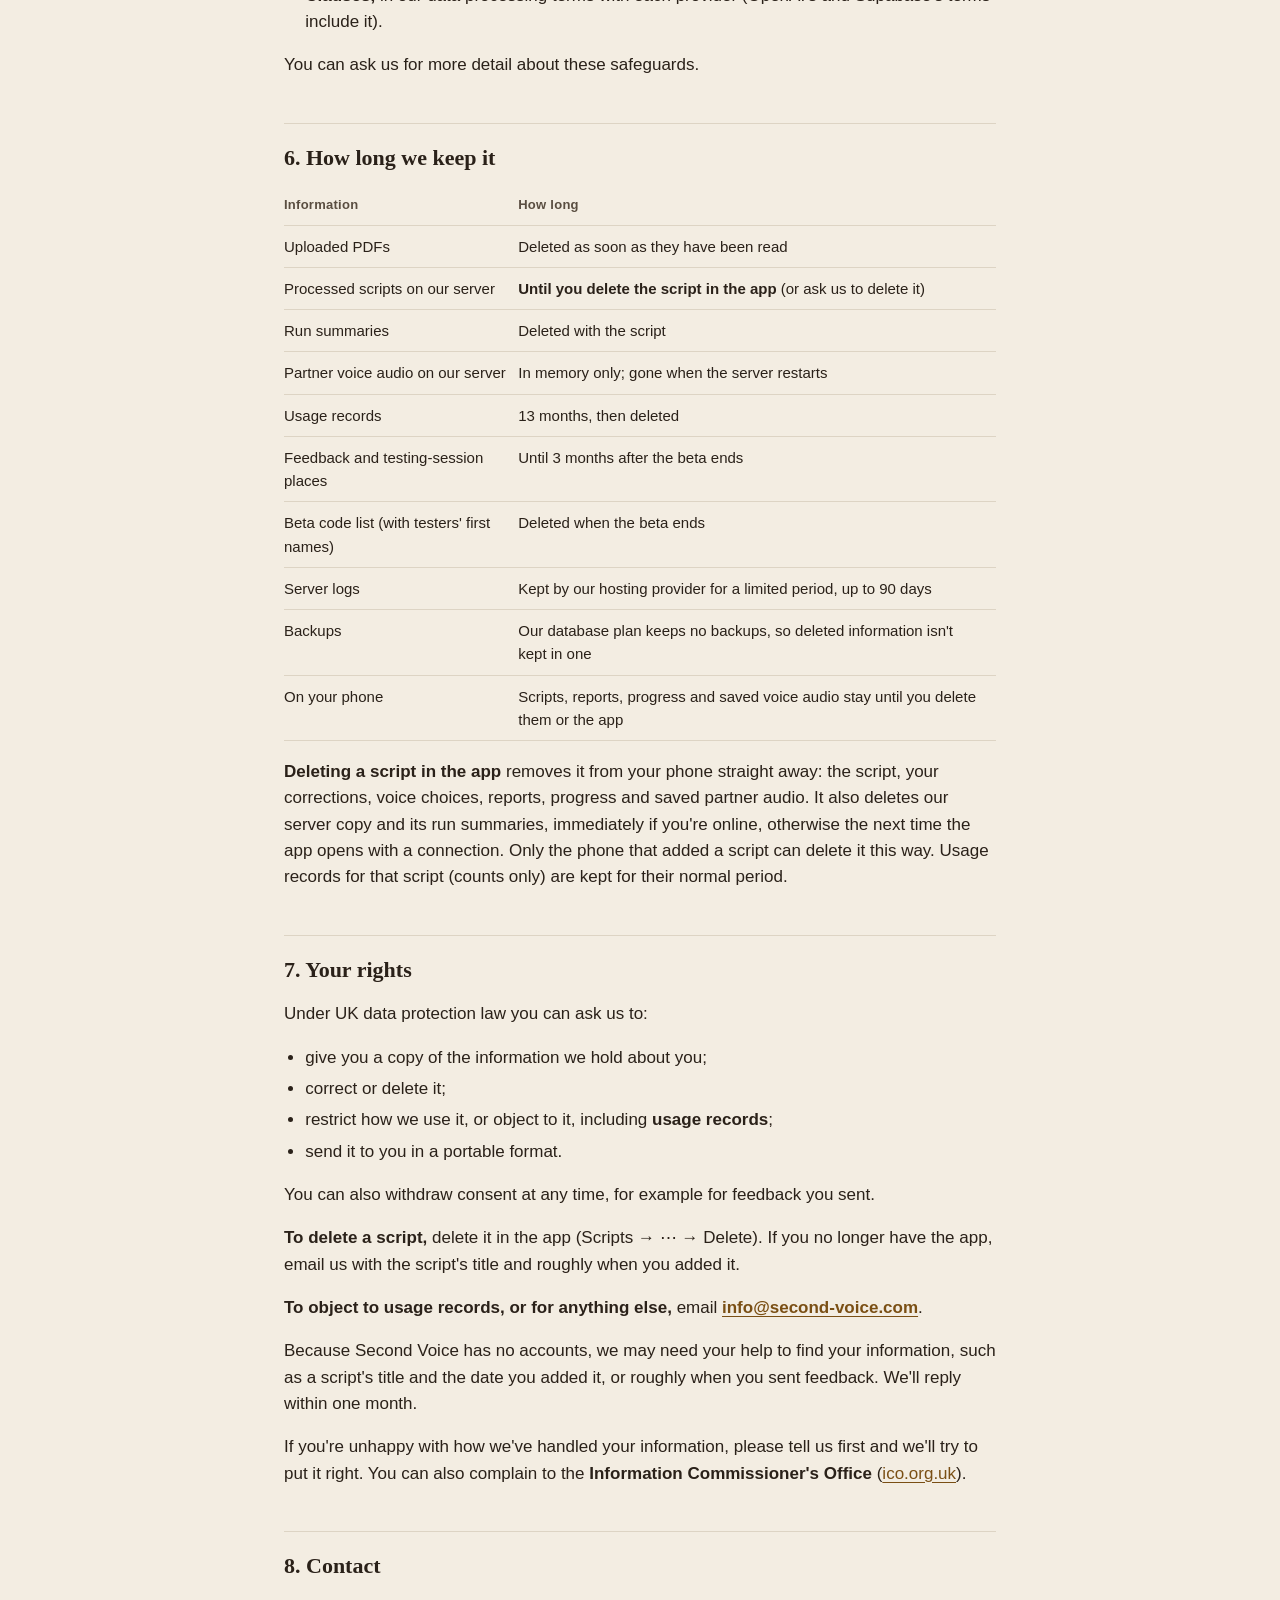
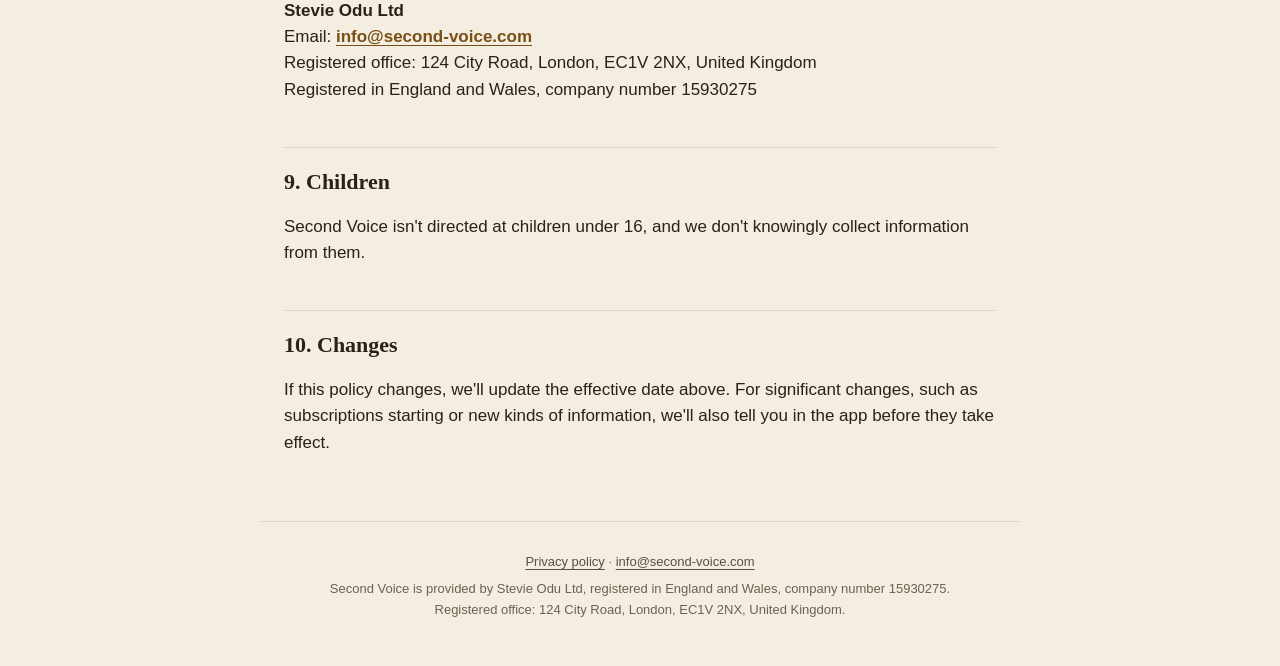
==== commit 7343d9d5: "Policy: ElevenLabs facts; sample script for review Co-Authored-By: Claude Opus 5.5 <noreply@anthropi" ====
--- a/privacy/index.html
+++ b/privacy/index.html
@@ -162,7 +162,7 @@
 </li>
 <li><strong>Anthropic:</strong> isn't used to train its models, and is deleted within 30 days, unless it's flagged for a breach of Anthropic's usage policy or the law requires longer.
 </li>
-<li><strong>ElevenLabs:</strong> the lines it voices, and their audio, may be kept in our account's history [until we delete them, at least every N days — to confirm]. [Whether ElevenLabs may use them to improve its models — to confirm from its terms for our plan.]
+<li><strong>ElevenLabs:</strong> we've opted out of ElevenLabs using what we send to train its models. The lines it voices, and their audio, are kept in our ElevenLabs account's history until we delete them, then for up to 30 days in its backups.
 </li></ul>
 <p>Deleting a script in Second Voice doesn't reach these providers' temporary copies; those expire under the terms above.</p>
 <p>We don't sell your information or share it with advertisers.</p>
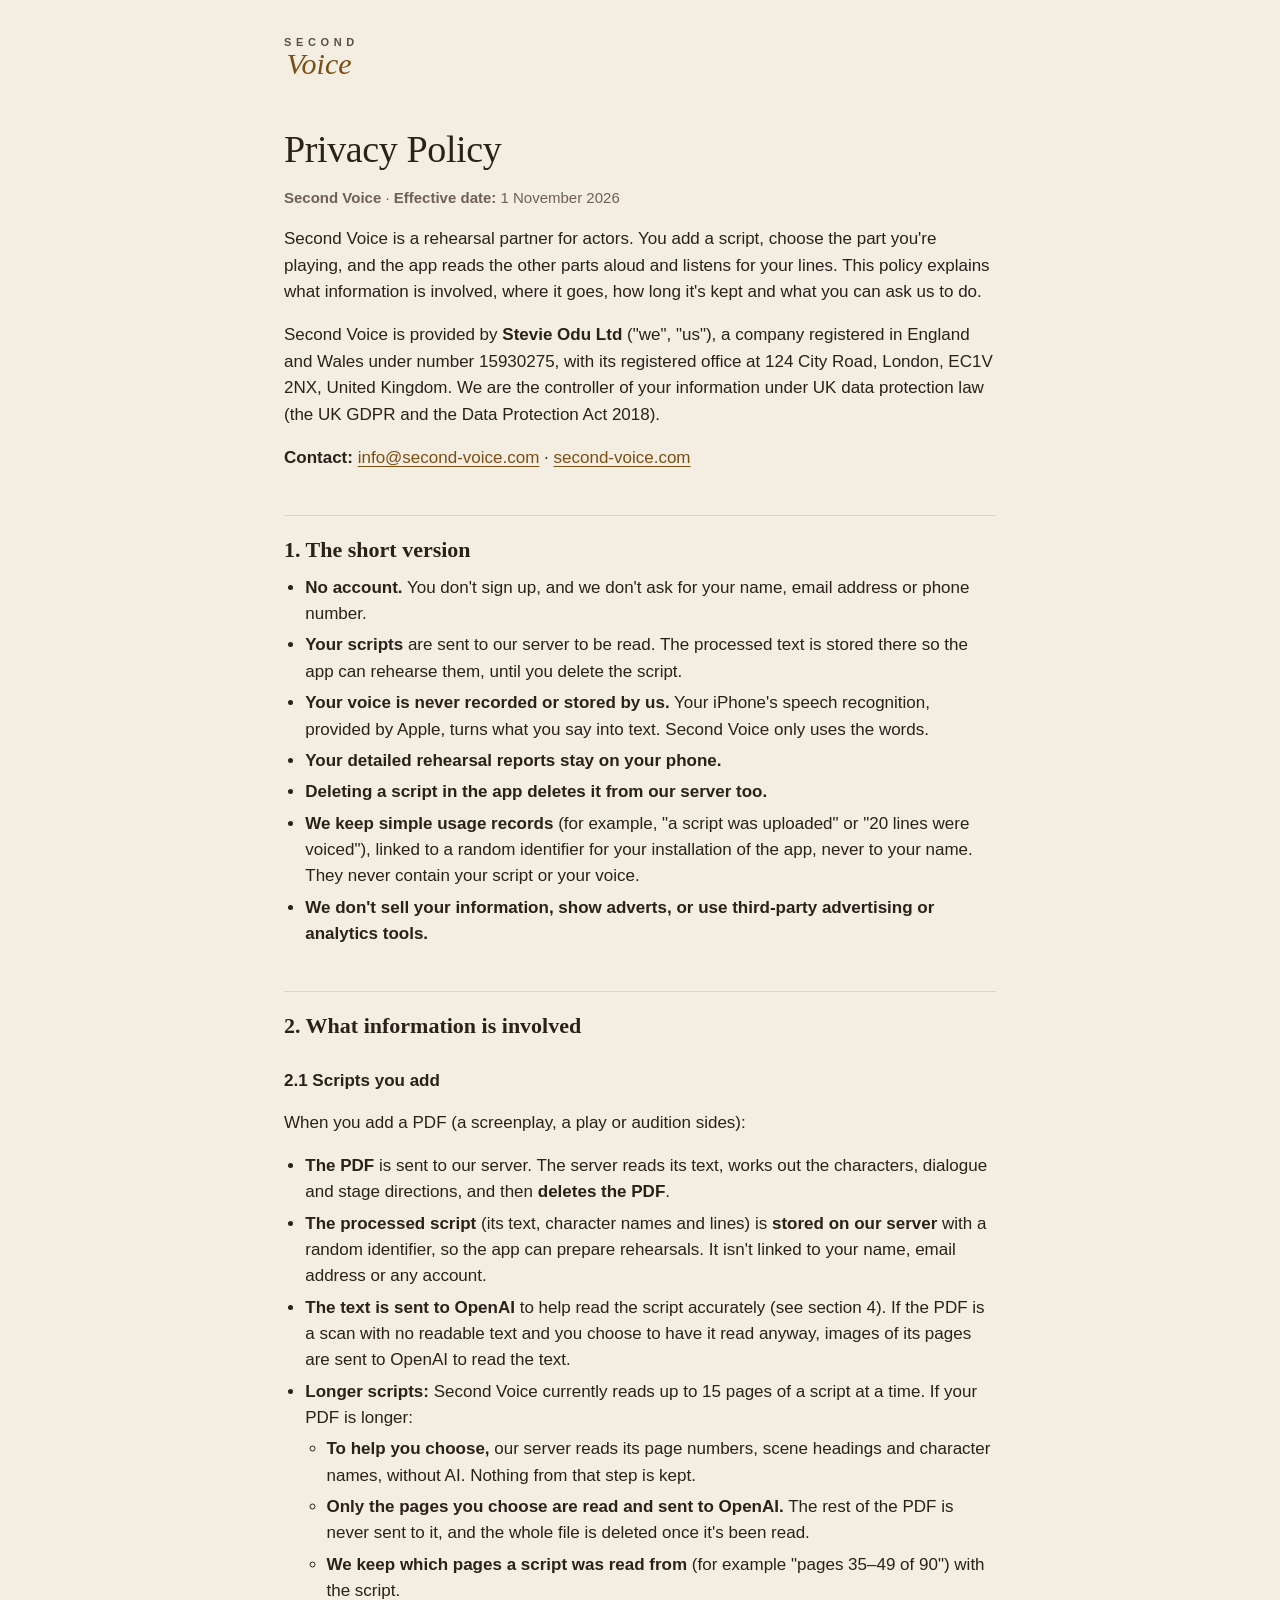
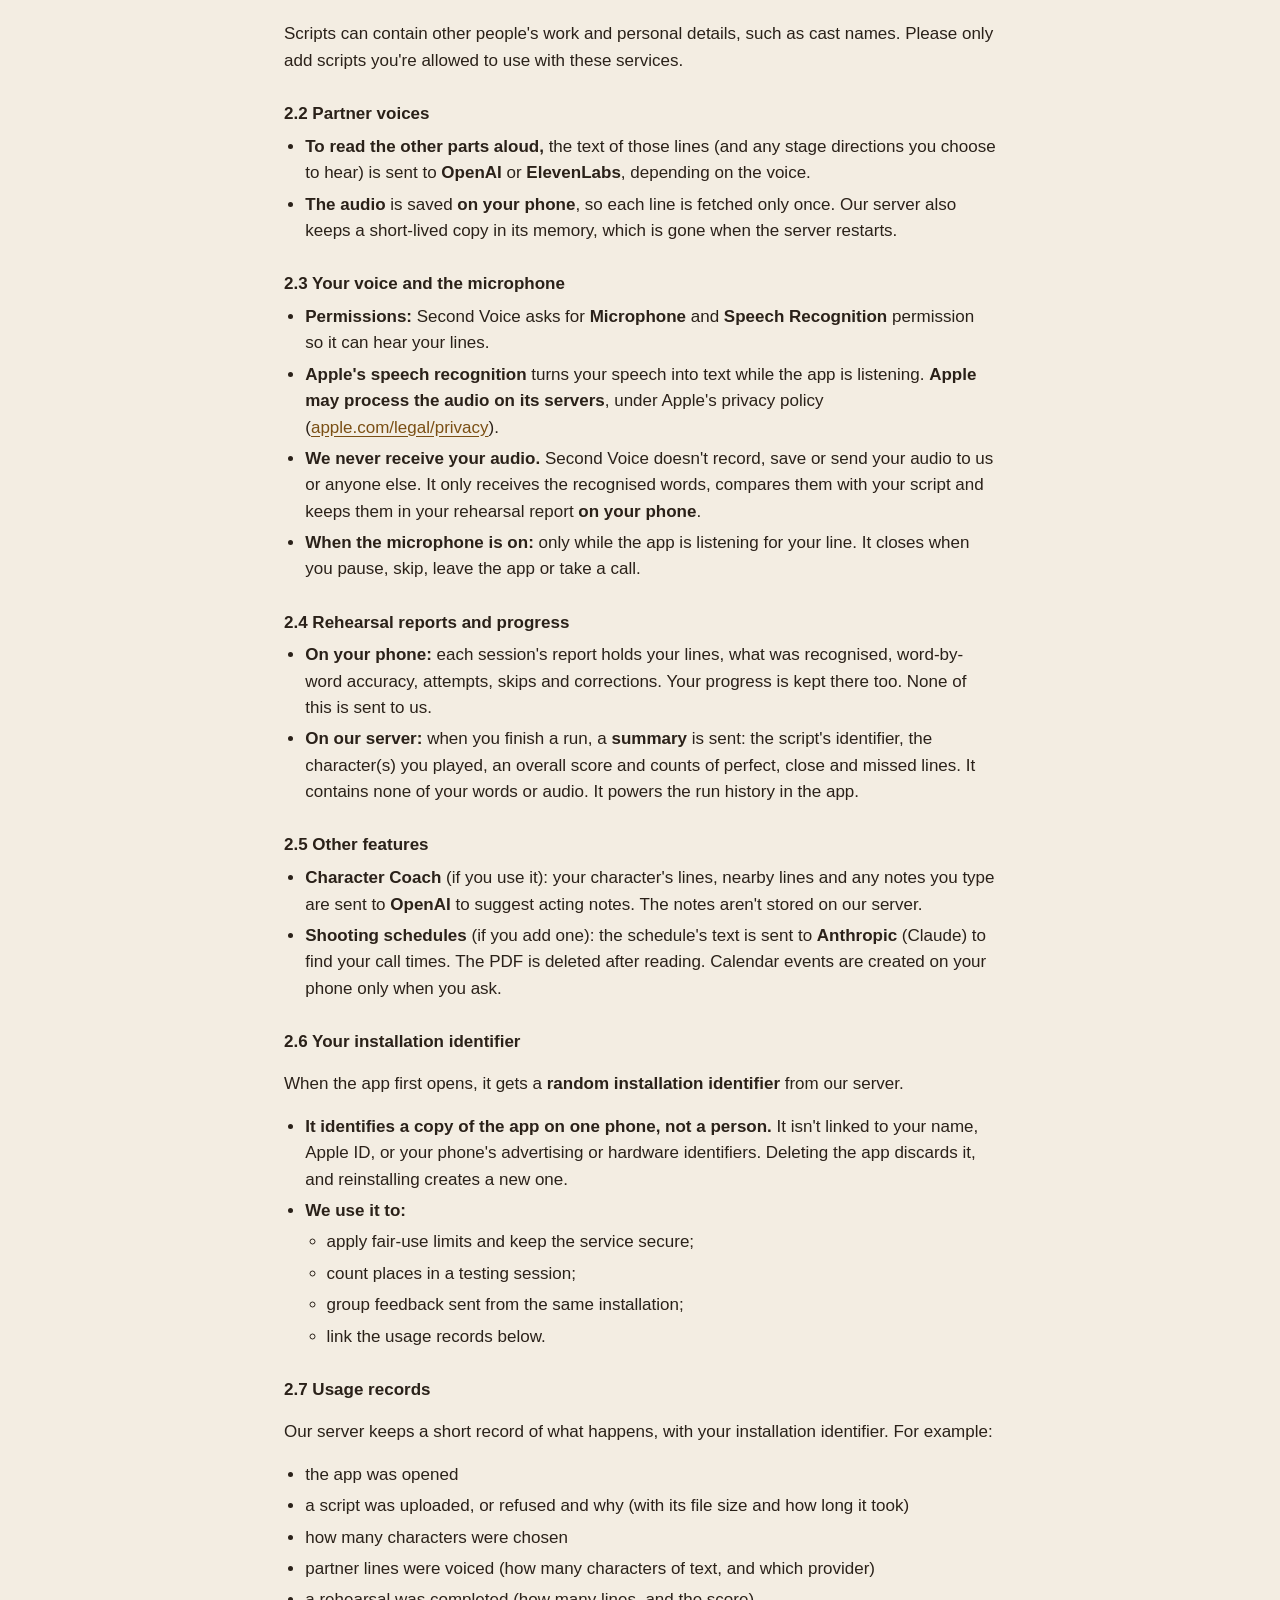
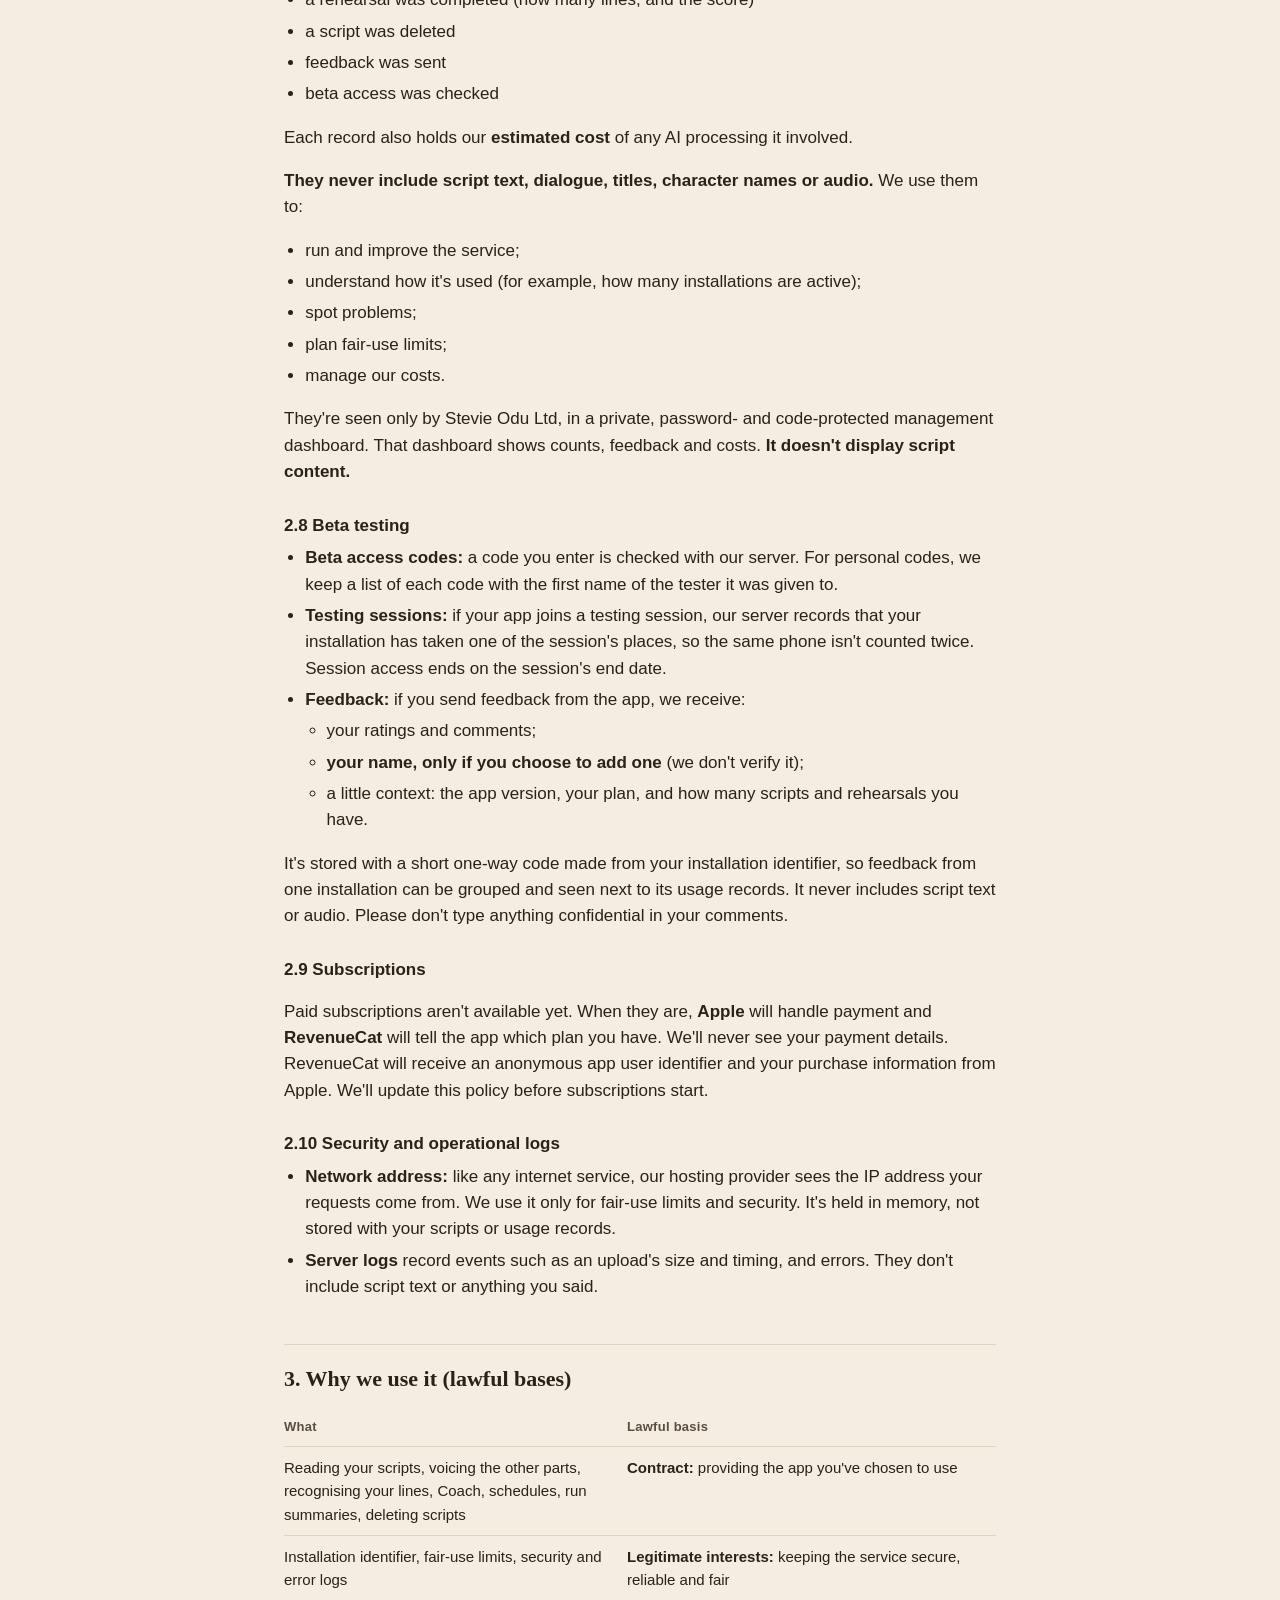
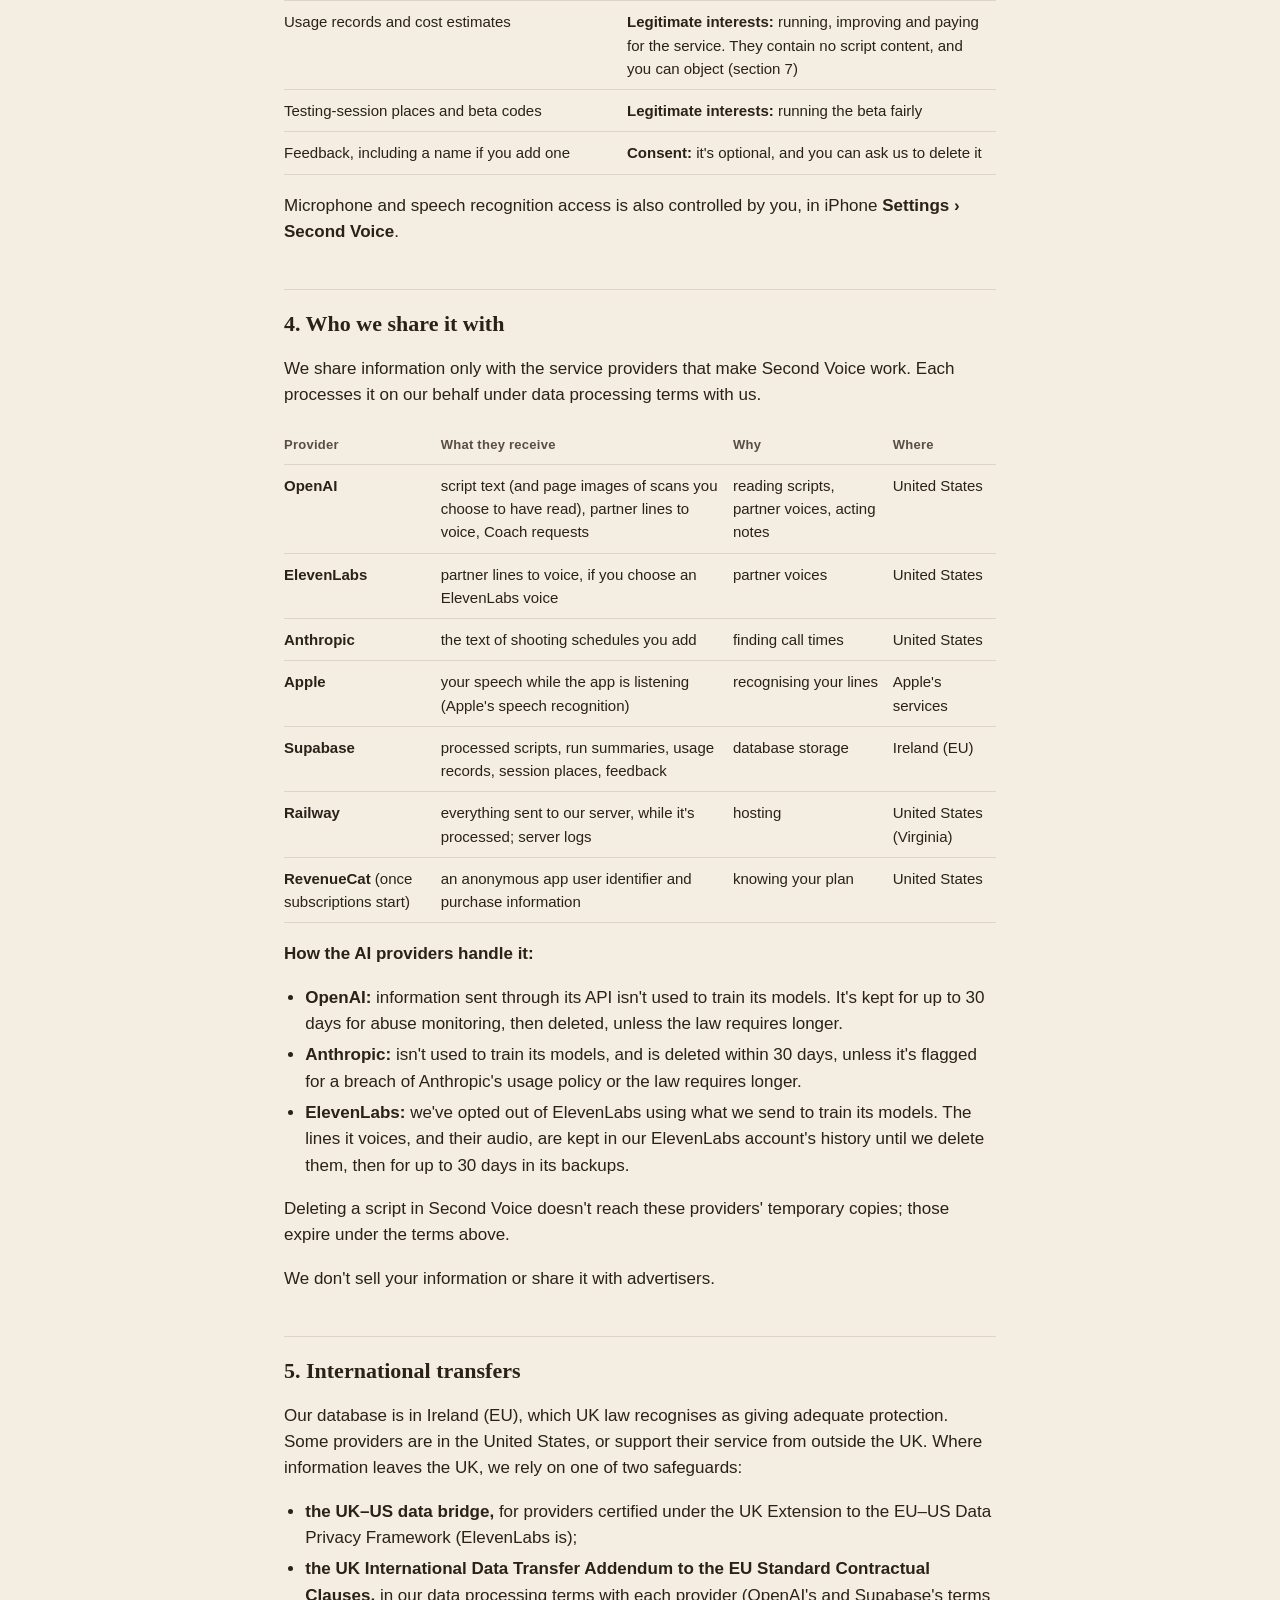
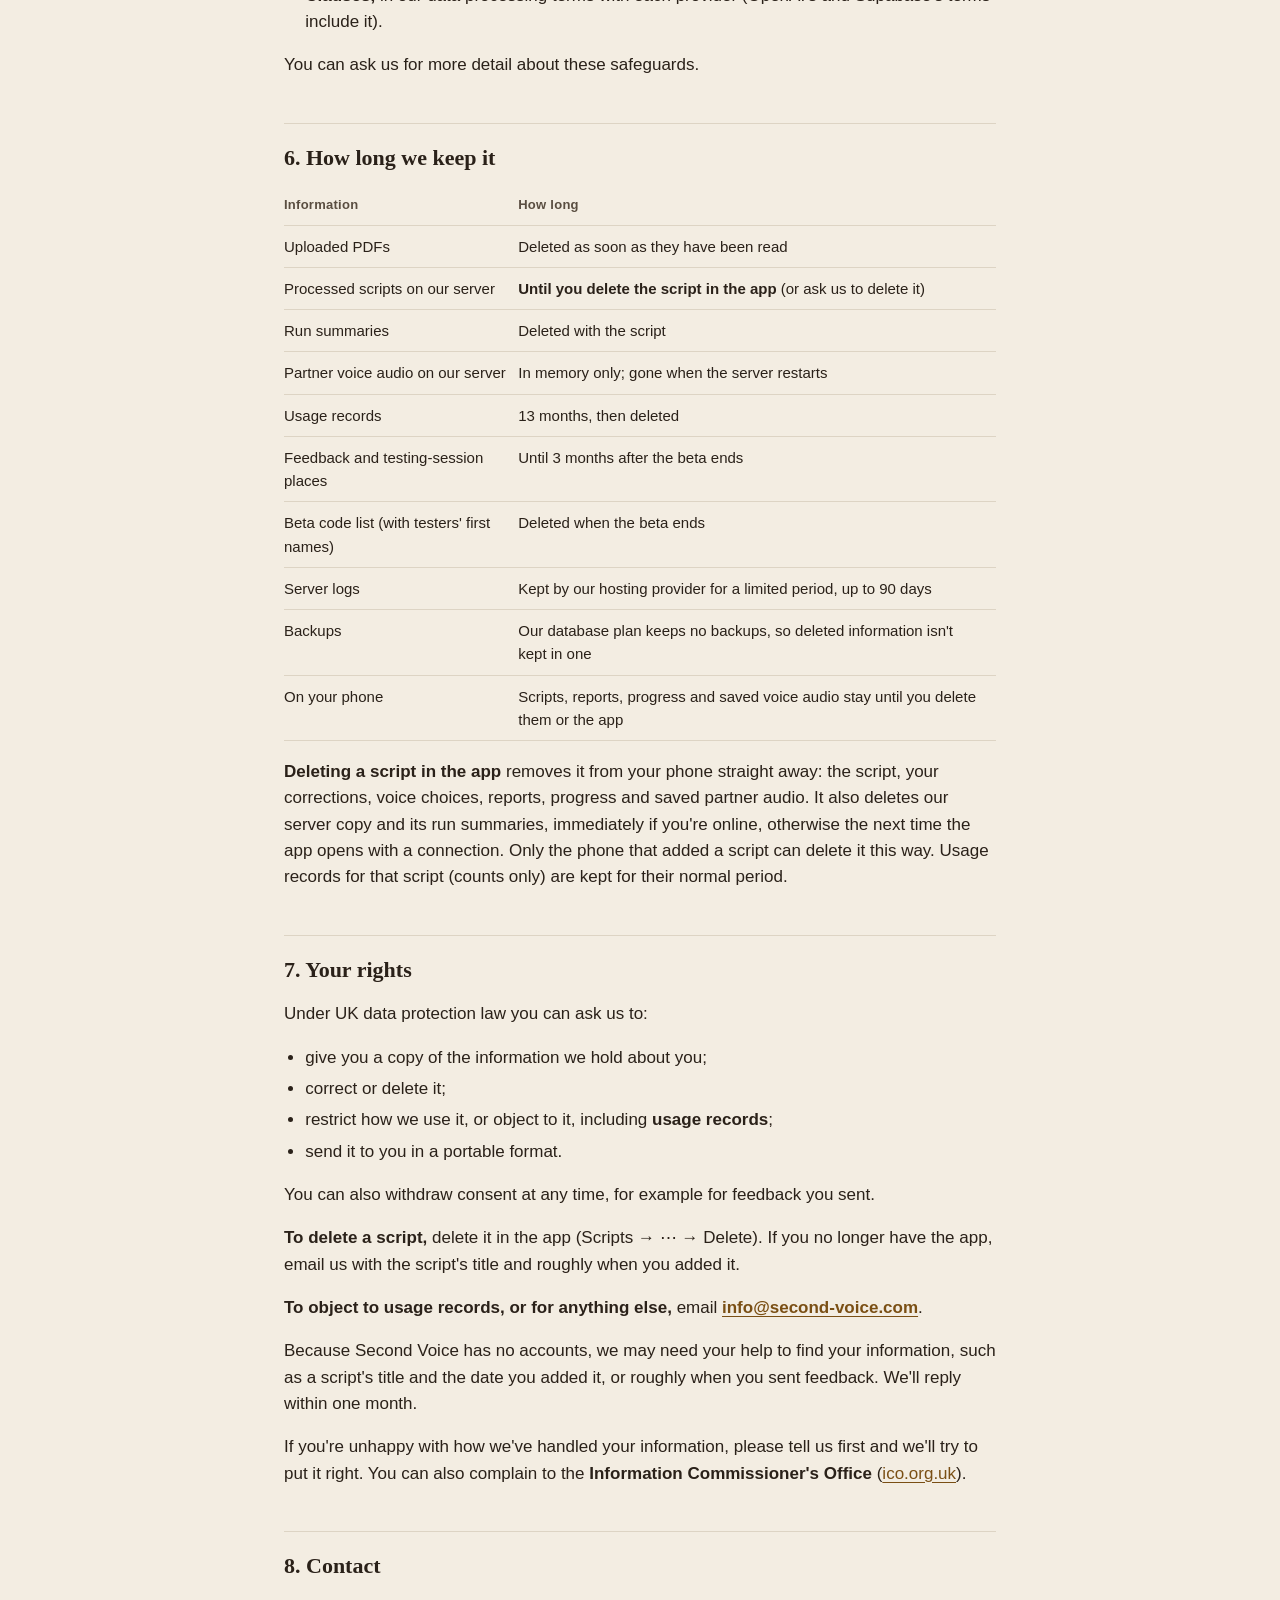
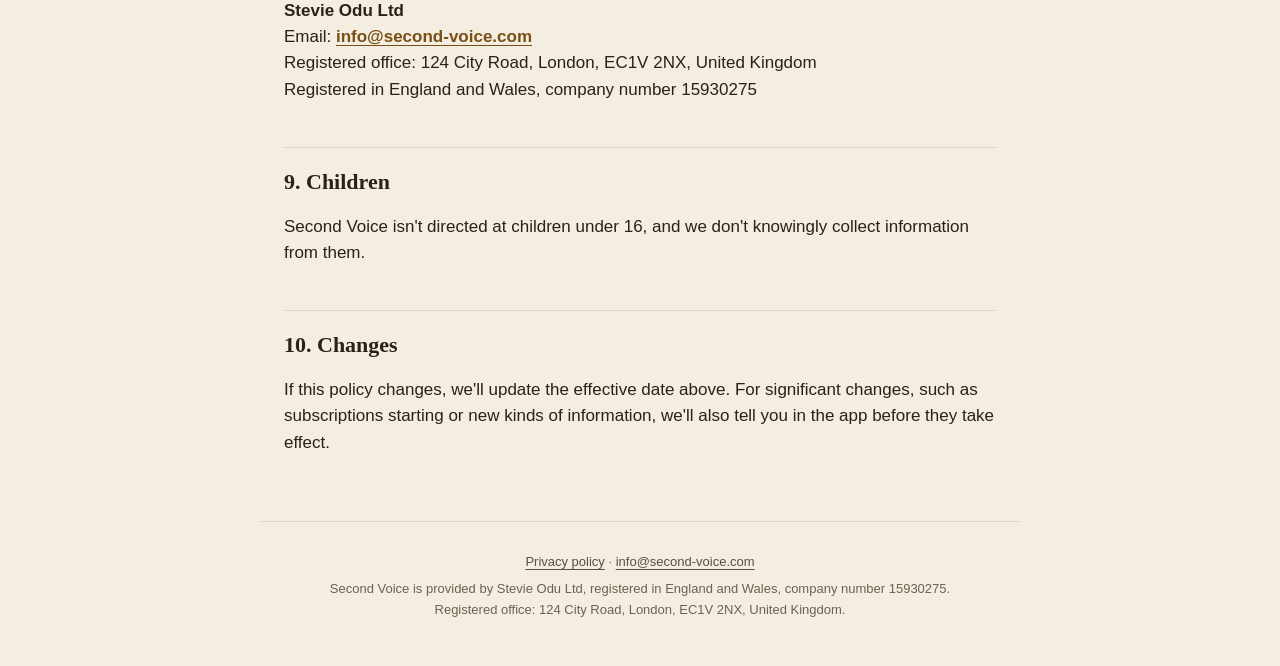
==== commit afa273d1: "Privacy policy effective 1 November 2026 Co-Authored-By: Claude Opus 5.5 <noreply@anthropic.com>" ====
--- a/privacy/index.html
+++ b/privacy/index.html
@@ -12,7 +12,7 @@
 <header class="bar"><a class="mark" href="../" aria-label="Second Voice home"><span class="mark-top">SECOND</span><span class="mark-bottom">Voice</span></a></header>
 <main class="doc">
 <h1>Privacy Policy</h1>
-<p><strong>Second Voice</strong> · <strong>Effective date:</strong> [DATE OF PUBLICATION]</p>
+<p><strong>Second Voice</strong> · <strong>Effective date:</strong> 1 November 2026</p>
 <p>Second Voice is a rehearsal partner for actors. You add a script, choose the part you're playing, and the app reads the other parts aloud and listens for your lines. This policy explains what information is involved, where it goes, how long it's kept and what you can ask us to do.</p>
 <p>Second Voice is provided by <strong>Stevie Odu Ltd</strong> ("we", "us"), a company registered in England and Wales under number 15930275, with its registered office at 124 City Road, London, EC1V 2NX, United Kingdom. We are the controller of your information under UK data protection law (the UK GDPR and the Data Protection Act 2018).</p>
 <p><strong>Contact:</strong> <a href="mailto:info@second-voice.com">info@second-voice.com</a> · <a href="https://second-voice.com">second-voice.com</a></p>
